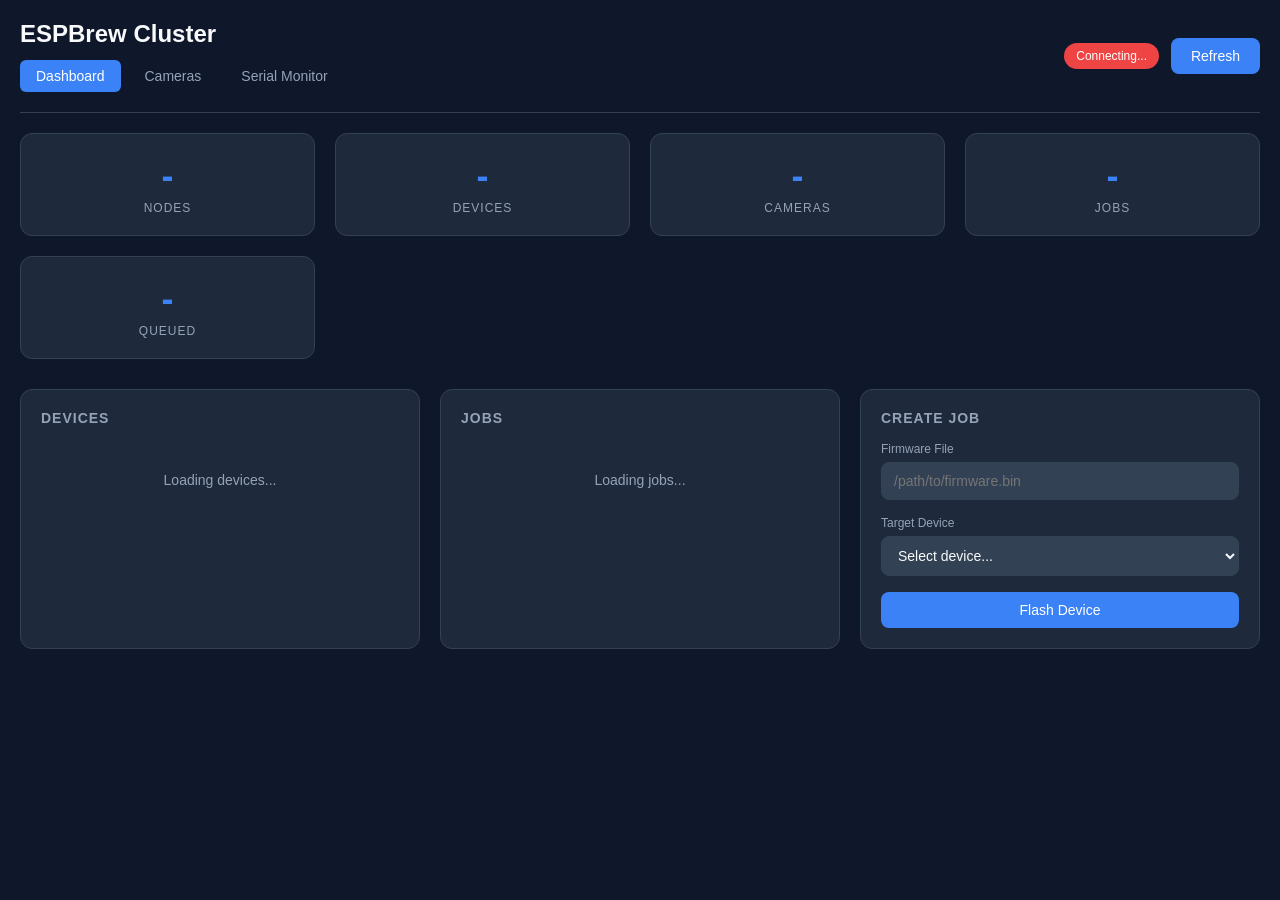
==== internal/dashboard/static/index.html @ 52db7017 "add lock device support" ====
<!DOCTYPE html>
<html lang="en">
<head>
    <meta charset="UTF-8">
    <meta name="viewport" content="width=device-width, initial-scale=1.0">
    <title>ESPBrew Cluster Dashboard</title>
    <style>
        :root {
            --bg-primary: #0f172a;
            --bg-secondary: #1e293b;
            --bg-tertiary: #334155;
            --text-primary: #f8fafc;
            --text-secondary: #94a3b8;
            --accent: #3b82f6;
            --accent-hover: #2563eb;
            --success: #22c55e;
            --warning: #f59e0b;
            --error: #ef4444;
            --border: #334155;
        }

        * { margin: 0; padding: 0; box-sizing: border-box; }

        body {
            font-family: -apple-system, BlinkMacSystemFont, 'Segoe UI', Roboto, sans-serif;
            background: var(--bg-primary);
            color: var(--text-primary);
            min-height: 100vh;
            padding: 20px;
        }

        .container { max-width: 1400px; margin: 0 auto; }

        header {
            display: flex;
            justify-content: space-between;
            align-items: center;
            margin-bottom: 20px;
            padding-bottom: 20px;
            border-bottom: 1px solid var(--border);
        }

        .header-left { display: flex; flex-direction: column; gap: 12px; }
        h1 { font-size: 24px; font-weight: 600; }

        .nav-tabs {
            display: flex;
            gap: 8px;
        }

        .nav-tab {
            background: transparent;
            color: var(--text-secondary);
            border: none;
            padding: 8px 16px;
            border-radius: 6px;
            font-size: 14px;
            font-weight: 500;
            cursor: pointer;
            transition: all 0.2s;
        }

        .nav-tab:hover { color: var(--text-primary); background: var(--bg-tertiary); }
        .nav-tab.active { background: var(--accent); color: white; }

        .status-badge {
            display: inline-flex;
            align-items: center;
            gap: 6px;
            padding: 6px 12px;
            border-radius: 20px;
            font-size: 12px;
            font-weight: 500;
        }

        .status-badge.online { background: var(--success); color: white; }
        .status-badge.offline { background: var(--error); color: white; }

        .tab-content { display: none; }
        .tab-content.active { display: block; }

        .grid {
            display: grid;
            grid-template-columns: repeat(auto-fit, minmax(250px, 1fr));
            gap: 20px;
            margin-bottom: 30px;
        }

        .card {
            background: var(--bg-secondary);
            border-radius: 12px;
            padding: 20px;
            border: 1px solid var(--border);
        }

        .stat-card {
            text-align: center;
        }

        .stat-value {
            font-size: 36px;
            font-weight: 700;
            color: var(--accent);
            line-height: 1.2;
        }

        .stat-label {
            font-size: 12px;
            color: var(--text-secondary);
            text-transform: uppercase;
            letter-spacing: 1px;
            margin-top: 4px;
        }

        .card-title {
            font-size: 14px;
            font-weight: 600;
            margin-bottom: 16px;
            color: var(--text-secondary);
            text-transform: uppercase;
            letter-spacing: 1px;
        }

        .device-list, .job-list { list-style: none; }

        .device-item, .job-item {
            display: flex;
            justify-content: space-between;
            align-items: center;
            padding: 12px 0;
            border-bottom: 1px solid var(--border);
        }

        .device-item:last-child, .job-item:last-child { border-bottom: none; }

        .device-info, .job-info {
            display: flex;
            align-items: center;
            gap: 12px;
        }

        .device-name, .job-name {
            font-family: monospace;
            font-size: 13px;
        }

        .device-item.disabled .device-name {
            color: var(--text-secondary);
        }

        .device-item.disabled {
            opacity: 0.7;
        }

        .device-item.disabled:hover {
            background: var(--bg-tertiary);
            cursor: pointer;
        }

        .device-item.disabled .device-name::after {
            content: " (disabled)";
            font-size: 11px;
            opacity: 0.7;
        }

        .status-dot {
            width: 8px;
            height: 8px;
            border-radius: 50%;
        }

        .status-dot.available { background: var(--success); }
        .status-dot.busy { background: var(--warning); }
        .status-dot.offline { background: var(--error); }
        .status-dot.disabled { background: var(--text-secondary); }

        .disabled-badge {
            background: var(--bg-tertiary);
            color: var(--text-secondary);
            padding: 2px 6px;
            border-radius: 4px;
            font-size: 10px;
            margin-left: 8px;
        }

        .progress-bar {
            width: 100%;
            height: 4px;
            background: var(--bg-tertiary);
            border-radius: 2px;
            overflow: hidden;
            margin-top: 8px;
        }

        .progress-fill {
            height: 100%;
            background: var(--accent);
            transition: width 0.3s ease;
        }

        .job-status {
            font-size: 12px;
            padding: 2px 8px;
            border-radius: 4px;
        }

        .job-status.pending { background: var(--bg-tertiary); }
        .job-status.running { background: var(--warning); color: white; }
        .job-status.completed { background: var(--success); color: white; }
        .job-status.failed { background: var(--error); color: white; }

        .btn {
            background: var(--accent);
            color: white;
            border: none;
            padding: 10px 20px;
            border-radius: 8px;
            font-size: 14px;
            font-weight: 500;
            cursor: pointer;
            transition: background 0.2s;
        }

        .btn:hover { background: var(--accent-hover); }
        .btn:disabled { opacity: 0.5; cursor: not-allowed; }
        .btn-secondary { background: var(--bg-tertiary); }
        .btn-secondary:hover { background: var(--border); }
        .btn-danger { background: #d32f2f; }
        .btn-danger:hover { background: #b71c1c; }
        .btn-warning { background: var(--warning); color: #1f2937; }
        .btn-warning:hover { background: #d97706; }

        .btn-icon {
            background: transparent;
            border: 1px solid var(--border);
            color: var(--text-secondary);
            padding: 4px 8px;
            border-radius: 4px;
            font-size: 12px;
            cursor: pointer;
            transition: all 0.2s;
            text-decoration: none;
            display: inline-flex;
            align-items: center;
            gap: 4px;
        }
        .btn-icon:hover {
            background: var(--bg-tertiary);
            color: var(--accent);
            border-color: var(--accent);
        }

        .form-group { margin-bottom: 16px; }

        .form-group label {
            display: block;
            font-size: 12px;
            color: var(--text-secondary);
            margin-bottom: 6px;
        }

        .form-group input, .form-group select, .form-group textarea {
            width: 100%;
            padding: 10px 12px;
            background: var(--bg-tertiary);
            border: 1px solid var(--border);
            border-radius: 8px;
            color: var(--text-primary);
            font-size: 14px;
        }

        .form-group textarea {
            resize: vertical;
            min-height: 60px;
        }

        .form-group input:focus, .form-group select:focus, .form-group textarea:focus {
            outline: none;
            border-color: var(--accent);
        }

        .empty-state {
            text-align: center;
            padding: 30px;
            color: var(--text-secondary);
            font-size: 14px;
        }

        @keyframes pulse {
            0%, 100% { opacity: 1; }
            50% { opacity: 0.5; }
        }

        .connecting { animation: pulse 1.5s infinite; }

        .camera-grid {
            display: grid;
            grid-template-columns: repeat(auto-fill, minmax(300px, 1fr));
            gap: 16px;
        }

        .camera-card {
            background: var(--bg-tertiary);
            border-radius: 8px;
            padding: 16px;
        }

        .camera-name {
            font-weight: 600;
            margin-bottom: 4px;
        }

        .camera-info {
            font-size: 12px;
            color: var(--text-secondary);
            margin-bottom: 12px;
        }

        .capture-controls {
            display: flex;
            gap: 8px;
            flex-wrap: wrap;
        }

        .capture-controls input[type="number"] {
            width: 70px;
            padding: 6px 8px;
            background: var(--bg-secondary);
            border: 1px solid var(--border);
            border-radius: 4px;
            color: var(--text-primary);
            font-size: 12px;
        }

        .gallery-section {
            margin-top: 30px;
        }

        .gallery-header {
            display: flex;
            justify-content: space-between;
            align-items: center;
            margin-bottom: 16px;
        }

        .gallery-grid {
            display: grid;
            grid-template-columns: repeat(auto-fill, minmax(200px, 1fr));
            gap: 16px;
        }

        .gallery-item {
            background: var(--bg-tertiary);
            border-radius: 8px;
            overflow: hidden;
            cursor: pointer;
            transition: transform 0.2s;
        }

        .gallery-item:hover { transform: scale(1.02); }

        .gallery-item img {
            width: 100%;
            height: 150px;
            object-fit: cover;
        }

        .gallery-item-info {
            padding: 8px 12px;
            font-size: 11px;
            color: var(--text-secondary);
        }

        .modal {
            display: none;
            position: fixed;
            top: 0;
            left: 0;
            width: 100%;
            height: 100%;
            background: rgba(0,0,0,0.8);
            justify-content: center;
            align-items: center;
            z-index: 1000;
        }

        .modal.active { display: flex; }

        .modal-content {
            max-width: 90%;
            max-height: 90%;
        }

        .modal-content img {
            max-width: 100%;
            max-height: 90vh;
            border-radius: 8px;
        }

        .modal-close {
            position: absolute;
            top: 20px;
            right: 20px;
            background: var(--bg-tertiary);
            color: var(--text-primary);
            border: none;
            width: 40px;
            height: 40px;
            border-radius: 50%;
            cursor: pointer;
            font-size: 20px;
        }

        .spinner {
            display: inline-block;
            width: 14px;
            height: 14px;
            border: 2px solid var(--bg-tertiary);
            border-top-color: currentColor;
            border-radius: 50%;
            animation: spin 0.8s linear infinite;
            margin-right: 6px;
        }

        @keyframes spin {
            to { transform: rotate(360deg); }
        }

        .device-item { cursor: pointer; }
        .device-item:hover { background: var(--bg-tertiary); }

        .detail-modal {
            display: none;
            position: fixed;
            top: 0;
            left: 0;
            width: 100%;
            height: 100%;
            background: rgba(0,0,0,0.8);
            justify-content: center;
            align-items: center;
            z-index: 1000;
        }

        .detail-modal.active { display: flex; }

        .detail-content {
            background: var(--bg-secondary);
            border-radius: 12px;
            padding: 24px;
            max-width: 600px;
            width: 90%;
            max-height: 80vh;
            overflow-y: auto;
        }

        .detail-header {
            display: flex;
            justify-content: space-between;
            align-items: center;
            margin-bottom: 20px;
            padding-bottom: 16px;
            border-bottom: 1px solid var(--border);
        }

        .detail-title { font-size: 18px; font-weight: 600; }

        .detail-close {
            background: var(--bg-tertiary);
            color: var(--text-primary);
            border: none;
            width: 32px;
            height: 32px;
            border-radius: 50%;
            cursor: pointer;
            font-size: 18px;
        }

        .detail-row {
            display: flex;
            justify-content: space-between;
            padding: 8px 0;
            border-bottom: 1px solid var(--border);
        }

        .detail-row:last-child { border-bottom: none; }

        .detail-label { color: var(--text-secondary); font-size: 13px; }
        .detail-value { font-weight: 500; font-size: 14px; }

        .tag-list { display: flex; flex-wrap: wrap; gap: 6px; margin-top: 8px; }

        .tag {
            background: var(--bg-tertiary);
            padding: 4px 10px;
            border-radius: 12px;
            font-size: 12px;
        }

        .tag .remove {
            margin-left: 6px;
            cursor: pointer;
            opacity: 0.7;
        }

        .tag .remove:hover { opacity: 1; }

        .add-tag-form {
            display: flex;
            gap: 8px;
            margin-top: 12px;
        }

        .add-tag-form input {
            flex: 1;
            padding: 6px 10px;
            background: var(--bg-tertiary);
            border: 1px solid var(--border);
            border-radius: 6px;
            color: var(--text-primary);
            font-size: 13px;
        }

        .add-tag-form button {
            padding: 6px 12px;
            font-size: 13px;
        }

        .warning-banner {
            background: var(--warning);
            color: white;
            padding: 10px 14px;
            border-radius: 8px;
            margin-bottom: 16px;
            font-size: 13px;
        }

        .disabled-banner {
            background: var(--text-secondary);
            color: var(--bg-primary);
            padding: 12px 14px;
            border-radius: 8px;
            margin-bottom: 16px;
            font-size: 13px;
        }

        .protected-banner {
            background: var(--warning);
            color: #1f2937;
            padding: 12px 14px;
            border-radius: 8px;
            margin-bottom: 16px;
            font-size: 13px;
        }

        .protected-badge {
            background: var(--warning);
            color: #1f2937;
            padding: 2px 6px;
            border-radius: 4px;
            font-size: 10px;
            margin-left: 8px;
        }

        .status-dot.protected { background: var(--warning); }
    </style>
</head>
<body>
    <div class="container">
        <header>
            <div class="header-left">
                <h1>ESPBrew Cluster</h1>
                <div class="nav-tabs">
                    <button class="nav-tab active" onclick="switchTab('dashboard')">Dashboard</button>
                    <button class="nav-tab" onclick="switchTab('cameras')">Cameras</button>
                    <button class="nav-tab" onclick="location.href='/monitor'">Serial Monitor</button>
                </div>
            </div>
            <div style="display: flex; gap: 12px; align-items: center;">
                <div id="connection-status" class="status-badge offline connecting">Connecting...</div>
                <button class="btn" onclick="refreshData()">Refresh</button>
            </div>
        </header>

        <div id="tab-dashboard" class="tab-content active">
            <div class="grid">
                <div class="card stat-card">
                    <div class="stat-value" id="stat-nodes">-</div>
                    <div class="stat-label">Nodes</div>
                </div>
                <div class="card stat-card">
                    <div class="stat-value" id="stat-devices">-</div>
                    <div class="stat-label">Devices</div>
                </div>
                <div class="card stat-card">
                    <div class="stat-value" id="stat-cameras">-</div>
                    <div class="stat-label">Cameras</div>
                </div>
                <div class="card stat-card">
                    <div class="stat-value" id="stat-jobs">-</div>
                    <div class="stat-label">Jobs</div>
                </div>
                <div class="card stat-card">
                    <div class="stat-value" id="stat-queued">-</div>
                    <div class="stat-label">Queued</div>
                </div>
            </div>

            <div class="grid">
                <div class="card">
                    <div class="card-title">Devices</div>
                    <ul class="device-list" id="device-list">
                        <li class="empty-state">Loading devices...</li>
                    </ul>
                </div>

                <div class="card">
                    <div class="card-title">Jobs</div>
                    <ul class="job-list" id="job-list">
                        <li class="empty-state">Loading jobs...</li>
                    </ul>
                </div>

                <div class="card">
                    <div class="card-title">Create Job</div>
                    <form id="job-form" onsubmit="createJob(event)">
                        <div class="form-group">
                            <label>Firmware File</label>
                            <input type="text" id="firmware" placeholder="/path/to/firmware.bin" required>
                        </div>
                        <div class="form-group">
                            <label>Target Device</label>
                            <select id="device" required>
                                <option value="">Select device...</option>
                            </select>
                        </div>
                        <button type="submit" class="btn" style="width: 100%">Flash Device</button>
                    </form>
                </div>
            </div>
        </div>

        <div id="tab-cameras" class="tab-content">
            <div class="card" style="margin-bottom: 20px;">
                <div class="card-title">Available Cameras</div>
                <div id="camera-list" class="camera-grid">
                    <div class="empty-state">Loading cameras...</div>
                </div>
            </div>

            <div class="gallery-section">
                <div class="gallery-header">
                    <div class="card-title">Capture Gallery</div>
                    <button class="btn btn-secondary" onclick="loadGallery()">Refresh Gallery</button>
                </div>
                <div id="gallery-grid" class="gallery-grid">
                    <div class="empty-state">No captures yet. Take a photo above!</div>
                </div>
            </div>
        </div>
    </div>

    <div id="image-modal" class="modal" onclick="closeModal(event)">
        <button class="modal-close" onclick="closeModal(event)">&times;</button>
        <div class="modal-content">
            <img id="modal-image" src="" alt="Full size capture">
        </div>
    </div>

    <div id="device-modal" class="detail-modal">
        <div class="detail-content">
            <div class="detail-header">
                <div class="detail-title">Device Details</div>
                <button class="detail-close" onclick="closeDeviceModal()">&times;</button>
            </div>
            <div id="device-detail-content">
                <div style="text-align: center; padding: 20px;">Loading...</div>
            </div>
        </div>
    </div>

    <script>
        let ws;
        let reconnectInterval;
        let cameras = [];

        let reconnectTimeout;

        function connect() {
            const protocol = location.protocol === 'https:' ? 'wss:' : 'ws:';
            ws = new WebSocket(protocol + '//' + location.host + '/api/v1/ws');

            ws.onopen = () => {
                console.log('WebSocket connected');
                updateConnectionStatus(true);
                if (reconnectTimeout) {
                    clearTimeout(reconnectTimeout);
                    reconnectTimeout = null;
                }
            };

            ws.onmessage = (event) => {
                const data = JSON.parse(event.data);
                handleUpdate(data);
            };

            ws.onclose = () => {
                console.log('WebSocket disconnected');
                updateConnectionStatus(false);
                // Use timeout instead of interval to prevent multiple concurrent reconnections
                if (!reconnectTimeout) {
                    reconnectTimeout = setTimeout(() => {
                        reconnectTimeout = null;
                        connect();
                    }, 3000);
                }
            };

            ws.onerror = (error) => {
                console.error('WebSocket error:', error);
            };
        }

        function updateConnectionStatus(connected) {
            const badge = document.getElementById('connection-status');
            if (connected) {
                badge.className = 'status-badge online';
                badge.textContent = 'Connected';
            } else {
                badge.className = 'status-badge offline connecting';
                badge.textContent = 'Connecting...';
            }
        }

        function handleUpdate(data) {
            if (data.type === 'state' || data.type === 'state_update') {
                document.getElementById('stat-nodes').textContent = data.nodes;
                document.getElementById('stat-devices').textContent = data.devices;
                document.getElementById('stat-cameras').textContent = data.cameras || 0;
                document.getElementById('stat-jobs').textContent = data.jobs;
                document.getElementById('stat-queued').textContent = data.queue_size || 0;
            }
        }

        function switchTab(tabName) {
            document.querySelectorAll('.nav-tab').forEach(tab => tab.classList.remove('active'));
            document.querySelectorAll('.tab-content').forEach(content => content.classList.remove('active'));

            event.target.classList.add('active');
            document.getElementById('tab-' + tabName).classList.add('active');

            if (tabName === 'cameras') {
                loadCameras();
                loadGallery();
            }
        }

        async function refreshData() {
            try {
                const [devices, jobs] = await Promise.all([
                    fetch('/api/v1/devices').then(r => r.json()),
                    fetch('/api/v1/jobs').then(r => r.json())
                ]);

                renderDevices(devices);
                renderJobs(jobs);
            } catch (error) {
                console.error('Failed to refresh:', error);
            }
            setTimeout(refreshData, 5000);
        }

        function renderDevices(devices) {
            const list = document.getElementById('device-list');
            const select = document.getElementById('device');

            if (devices.length === 0) {
                list.innerHTML = '<li class="empty-state">No devices found</li>';
                select.innerHTML = '<option value="">No devices</option>';
                return;
            }

            list.innerHTML = devices.map(d => {
                // Show warning indicator if device is not probed
                const needsProbe = !d.device_id && !d.chip_type;
                const isDisabled = d.disabled || d.status === 'disabled';
                const isProtected = d.protected || false;
                return `
                <li class="device-item ${isDisabled ? 'disabled' : ''}" onclick="showDeviceDetail('${d.path}', '${d.device_id || ''}', '${d.chip_type || ''}')" title="${isDisabled ? 'Click to enable device' : 'Click for details'}">
                    <div class="device-info">
                        <span class="status-dot ${isDisabled ? 'disabled' : isProtected ? 'protected' : d.status}"></span>
                        <span class="device-name">${d.path}</span>
                        ${needsProbe ? '<span style="color: var(--warning); margin-left: 8px;" title="Device not probed">⚠</span>' : ''}
                        ${isDisabled ? '<span class="disabled-badge">DISABLED</span>' : ''}
                        ${isProtected ? '<span class="protected-badge">🔒 READ-ONLY</span>' : ''}
                    </div>
                    <div style="display: flex; align-items: center; gap: 12px;">
                        <span style="font-size: 12px; color: var(--text-secondary)">
                            ${d.chip_type || 'Unknown chip'}
                        </span>
                        ${!isDisabled ? `
                        <a href="/monitor?device=${encodeURIComponent(d.path)}" class="btn-icon" onclick="event.stopPropagation()" title="Open Serial Monitor">
                            📡 Monitor
                        </a>
                        ` : ''}
                    </div>
                </li>
            `}).join('');

            select.innerHTML = '<option value="">Select device...</option>' +
                devices.filter(d => d.status === 'available' && !d.disabled).map(d =>
                    `<option value="${d.path}">${d.path}</option>`
                ).join('');
        }

        function renderJobs(jobs) {
            const list = document.getElementById('job-list');

            if (jobs.length === 0) {
                list.innerHTML = '<li class="empty-state">No jobs</li>';
                return;
            }

            list.innerHTML = jobs.map(j => `
                <li class="job-item">
                    <div class="job-info">
                        <span class="job-name">${j.id.slice(0, 8)}</span>
                    </div>
                    <div style="flex: 1; margin: 0 16px;">
                        ${j.status === 'running' ? `
                            <div class="progress-bar">
                                <div class="progress-fill" style="width: ${j.progress}%"></div>
                            </div>
                        ` : ''}
                    </div>
                    <span class="job-status ${j.status}">${j.status}</span>
                </li>
            `).join('');
        }

        async function createJob(event) {
            event.preventDefault();

            const firmware = document.getElementById('firmware').value;
            const device = document.getElementById('device').value;

            try {
                const response = await fetch('/api/v1/jobs', {
                    method: 'POST',
                    headers: { 'Content-Type': 'application/json' },
                    body: JSON.stringify({ firmware, device_path: device })
                });

                if (response.ok) {
                    document.getElementById('job-form').reset();
                    refreshData();
                } else {
                    const error = await response.json();
                    alert('Failed to create job: ' + error.error);
                }
            } catch (error) {
                alert('Failed to create job: ' + error.message);
            }
        }

        async function loadCameras() {
            try {
                const response = await fetch('/api/v1/cameras');
                const data = await response.json();
                cameras = data.cameras || [];

                renderCameras(cameras);
            } catch (error) {
                console.error('Failed to load cameras:', error);
                document.getElementById('camera-list').innerHTML =
                    '<div class="empty-state">Failed to load cameras</div>';
            }
        }

        function renderCameras(cameras) {
            const list = document.getElementById('camera-list');

            if (cameras.length === 0) {
                list.innerHTML = '<div class="empty-state">No cameras found</div>';
                return;
            }

            list.innerHTML = cameras.map(cam => `
                <div class="camera-card">
                    <div class="camera-name">${cam.name || cam.id}</div>
                    <div class="camera-info">
                        ${cam.backend} • ${cam.node_id || 'local'} • ${cam.status}
                    </div>
                    <div class="capture-controls">
                        <button class="btn" onclick="capture('${cam.id}')">Capture</button>
                        <input type="number" id="width-${cam.id}" placeholder="W" value="1280" min="320" max="3840">
                        <input type="number" id="height-${cam.id}" placeholder="H" value="720" min="240" max="2160">
                    </div>
                </div>
            `).join('');
        }

        async function capture(cameraId) {
            const width = parseInt(document.getElementById(`width-${cameraId}`).value) || 1280;
            const height = parseInt(document.getElementById(`height-${cameraId}`).value) || 720;

            const btn = event.target;
            btn.disabled = true;
            btn.innerHTML = '<span class="spinner"></span>Capturing...';

            try {
                const response = await fetch('/api/v1/cameras/capture', {
                    method: 'POST',
                    headers: { 'Content-Type': 'application/json' },
                    body: JSON.stringify({ camera_id: cameraId, width, height, format: 'jpg', quality: 85 })
                });

                if (response.ok) {
                    const result = await response.json();
                    setTimeout(() => {
                        loadGallery();
                        btn.disabled = false;
                        btn.textContent = 'Capture';
                    }, 2000);
                } else {
                    const error = await response.json();
                    alert('Capture failed: ' + error.error);
                    btn.disabled = false;
                    btn.textContent = 'Capture';
                }
            } catch (error) {
                alert('Capture failed: ' + error.message);
                btn.disabled = false;
                btn.textContent = 'Capture';
            }
        }

        async function loadGallery() {
            try {
                const response = await fetch('/api/v1/captures');
                const data = await response.json();
                renderGallery(data.captures || []);
            } catch (error) {
                console.error('Failed to load gallery:', error);
            }
        }

        function renderGallery(captures) {
            const grid = document.getElementById('gallery-grid');

            if (captures.length === 0) {
                grid.innerHTML = '<div class="empty-state">No captures yet</div>';
                return;
            }

            grid.innerHTML = captures.map(cap => `
                <div class="gallery-item">
                    <img src="${cap.path}" alt="${cap.filename}" loading="lazy" onclick="openModal('${cap.path}')">
                    <div class="gallery-item-info">
                        <div>${cap.camera_name || cap.camera_id}</div>
                        <div>${new Date(cap.timestamp * 1000).toLocaleString()}</div>
                        <button class="btn btn-danger" onclick="deleteCapture(event, '${cap.path}')" style="margin-top: 8px; padding: 4px 12px; font-size: 12px;">Delete</button>
                    </div>
                </div>
            `).join('');
        }

        function openModal(imagePath) {
            document.getElementById('modal-image').src = imagePath;
            document.getElementById('image-modal').classList.add('active');
        }

        function closeModal(event) {
            if (event.target.id === 'image-modal' || event.target.classList.contains('modal-close')) {
                document.getElementById('image-modal').classList.remove('active');
            }
        }

        async function deleteCapture(event, path) {
            event.stopPropagation();

            if (!confirm('Delete this capture?')) {
                return;
            }

            const btn = event.target;
            btn.disabled = true;
            btn.textContent = 'Deleting...';

            try {
                const response = await fetch(path, {
                    method: 'DELETE'
                });

                if (response.ok) {
                    loadGallery();
                } else {
                    const error = await response.json();
                    alert('Failed to delete: ' + (error.error || 'Unknown error'));
                    btn.disabled = false;
                    btn.textContent = 'Delete';
                }
            } catch (error) {
                console.error('Failed to delete capture:', error);
                alert('Failed to delete: ' + error.message);
                btn.disabled = false;
                btn.textContent = 'Delete';
            }
        }

        let currentDeviceId = null;
        let currentDevicePath = null;

        // Extract chip type from Wokwi device path (e.g., "wokwi-esp32s3" -> "ESP32-S3")
        function wokwiChipType(path) {
            const match = path.match(/^wokwi-(esp32[cs][236]|esp32)$/);
            if (!match) return null;
            const chip = match[1];
            switch (chip) {
                case 'esp32s3': return 'ESP32-S3';
                case 'esp32s2': return 'ESP32-S2';
                case 'esp32c3': return 'ESP32-C3';
                case 'esp32c6': return 'ESP32-C6';
                case 'esp32h2': return 'ESP32-H2';
                case 'esp32': return 'ESP32';
                default: return null;
            }
        }

        async function showDeviceDetail(path, deviceId, chipType) {
            document.getElementById('device-modal').classList.add('active');
            currentDevicePath = path;

            const content = document.getElementById('device-detail-content');

            // If no deviceId, show edit form with probe option
            if (!deviceId) {
                // For Wokwi devices, extract chip type from path
                const inferredChip = chipType || wokwiChipType(path);
                renderDeviceEditForm(path, inferredChip);
                return;
            }

            try {
                const response = await fetch(`/api/v1/devices/${deviceId}`);
                if (!response.ok) {
                    throw new Error('Failed to fetch device details');
                }

                const dev = await response.json();
                currentDeviceId = dev.device_id;
                currentDevicePath = dev.current_path || path;
                renderDeviceDetail(dev);
            } catch (error) {
                console.error('Failed to load device details:', error);
                content.innerHTML = '<div style="text-align: center; padding: 20px; color: var(--error);">Failed to load device details</div>';
            }
        }

        async function probeDevice(path) {
            const content = document.getElementById('device-detail-content');
            content.innerHTML = '<div style="text-align: center; padding: 30px;"><span class="spinner"></span> Probing device...</div>';

            try {
                const response = await fetch('/api/v1/devices/probe', {
                    method: 'POST',
                    headers: { 'Content-Type': 'application/json' },
                    body: JSON.stringify({ path: path })
                });

                if (response.ok) {
                    const result = await response.json();
                    // Refresh device details with new device_id
                    showDeviceDetail(path, result.device_id);
                } else {
                    const error = await response.json();
                    content.innerHTML = `
                        <div style="text-align: center; padding: 20px;">
                            <p style="color: var(--error); margin-bottom: 16px;">Probe failed: ${error.error || 'Unknown error'}</p>
                            <button class="btn" onclick="showDeviceDetail('${path}', null)">Try Again</button>
                            <p style="margin-top: 16px; font-size: 12px; color: var(--text-secondary);">
                                Make sure device is in bootloader mode:<br>
                                Hold BOOT button, press RESET, release BOOT
                            </p>
                        </div>
                    `;
                }
            } catch (error) {
                console.error('Probe failed:', error);
                content.innerHTML = `
                    <div style="text-align: center; padding: 20px;">
                        <p style="color: var(--error); margin-bottom: 16px;">Probe failed: ${error.message}</p>
                        <button class="btn" onclick="showDeviceDetail('${path}', null)">Try Again</button>
                    </div>
                `;
            }
        }

        function renderDeviceEditForm(path, chipType) {
            const content = document.getElementById('device-detail-content');
            const chipOptions = [
                { value: 'ESP32', label: 'ESP32' },
                { value: 'ESP32-S2', label: 'ESP32-S2' },
                { value: 'ESP32-S3', label: 'ESP32-S3' },
                { value: 'ESP32-C3', label: 'ESP32-C3' },
                { value: 'ESP32-C6', label: 'ESP32-C6' },
                { value: 'ESP32-H2', label: 'ESP32-H2' },
            ];

            const optionsHtml = chipOptions.map(opt =>
                `<option value="${opt.value}" ${opt.value === chipType ? 'selected' : ''}>${opt.label}</option>`
            ).join('');

            content.innerHTML = `
                <div class="warning-banner" style="margin-bottom: 16px;">
                    Device not identified. Enter details manually or probe the device.
                </div>
                <form id="device-edit-form" onsubmit="saveDeviceInfo(event)">
                    <div class="form-group">
                        <label>MAC Address</label>
                        <input type="text" id="edit-mac" placeholder="AA:BB:CC:DD:EE:FF" pattern="^([0-9A-Fa-f]{2}:){5}[0-9A-Fa-f]{2}$">
                        <span style="font-size: 11px; color: var(--text-secondary);">Optional. Format: AA:BB:CC:DD:EE:FF</span>
                    </div>
                    <div class="form-group">
                        <label>Chip Type *</label>
                        <select id="edit-chip" required>
                            <option value="">Select chip...</option>
                            ${optionsHtml}
                        </select>
                    </div>
                    <div class="form-group">
                        <label>Chip Revision</label>
                        <input type="text" id="edit-chiprev" placeholder="e.g. 1.0">
                    </div>
                    <div class="form-group">
                        <label>Flash Size (bytes)</label>
                        <input type="number" id="edit-flash" placeholder="e.g. 4194304 (4MB)">
                    </div>
                    <div class="form-group">
                        <label>PSRAM Size (bytes)</label>
                        <input type="number" id="edit-psram" placeholder="e.g. 8388608 (8MB)">
                    </div>
                    <div class="form-group">
                        <label>Board Model</label>
                        <input type="text" id="edit-board" placeholder="e.g. ESP32-S3-DevKitC-1">
                    </div>
                    <div class="form-group">
                        <label>Description</label>
                        <input type="text" id="edit-desc" placeholder="Optional notes">
                    </div>
                    <div style="display: flex; gap: 12px; margin-top: 20px;">
                        <button type="button" class="btn" onclick="probeDevice('${path}')" style="flex: 1;">Probe Device</button>
                        <button type="submit" class="btn btn-secondary" style="flex: 1;">Save Info</button>
                    </div>
                    <div style="margin-top: 16px; padding: 12px; background: var(--bg-tertiary); border-radius: 8px; font-size: 12px; color: var(--text-secondary);">
                        <strong>Probe:</strong> Reset device to read boot log and auto-fill details (MAC required for unique ID).<br>
                        <strong>Save Info:</strong> Manually enter device details (MAC optional, Chip Type required).
                    </div>
                </form>
            `;
        }

        async function saveDeviceInfo(event) {
            event.preventDefault();

            const mac = document.getElementById('edit-mac').value.trim();
            const chipType = document.getElementById('edit-chip').value;
            const chipRev = document.getElementById('edit-chiprev').value.trim();
            const flashSize = parseInt(document.getElementById('edit-flash').value) || 0;
            const psramSize = parseInt(document.getElementById('edit-psram').value) || 0;
            const boardModel = document.getElementById('edit-board').value.trim();
            const description = document.getElementById('edit-desc').value.trim();

            // Validate chip_type is still required
            if (!chipType) {
                alert('Chip Type is required');
                return;
            }

            // Validate MAC format if provided
            if (mac && !/^([0-9A-Fa-f]{2}:){5}[0-9A-Fa-f]{2}$/.test(mac)) {
                alert('Invalid MAC address format. Use AA:BB:CC:DD:EE:FF');
                return;
            }

            const content = document.getElementById('device-detail-content');
            content.innerHTML = '<div style="text-align: center; padding: 30px;"><span class="spinner"></span> Saving device info...</div>';

            try {
                const response = await fetch('/api/v1/devices', {
                    method: 'POST',
                    headers: { 'Content-Type': 'application/json' },
                    body: JSON.stringify({
                        path: currentDevicePath,
                        mac_address: mac,
                        chip_type: chipType,
                        chip_rev: chipRev,
                        flash_size: flashSize,
                        psram_size: psramSize,
                        board_model: boardModel,
                        description: description,
                        tags: [],
                        aliases: []
                    })
                });

                if (response.ok) {
                    const result = await response.json();
                    // Refresh device list and show the newly created device
                    refreshData();
                    setTimeout(() => showDeviceDetail('', result.device_id), 500);
                } else {
                    const error = await response.json();
                    content.innerHTML = `
                        <div style="text-align: center; padding: 20px;">
                            <p style="color: var(--error); margin-bottom: 16px;">Failed to save: ${error.error || 'Unknown error'}</p>
                            <button class="btn" onclick="showDeviceDetail('${currentDevicePath}', null)">Try Again</button>
                        </div>
                    `;
                }
            } catch (error) {
                content.innerHTML = `
                    <div style="text-align: center; padding: 20px;">
                        <p style="color: var(--error); margin-bottom: 16px;">Failed to save: ${error.message}</p>
                        <button class="btn" onclick="showDeviceDetail('${currentDevicePath}', null)">Try Again</button>
                    </div>
                `;
            }
        }

        let currentDeviceData = null;

        function renderDeviceDetail(dev) {
            const content = document.getElementById('device-detail-content');
            currentDeviceData = dev;

            const needsProbe = !dev.device_id && !dev.chip_type;
            const isDisabled = dev.disabled || dev.status === 'disabled';

            const warningHtml = needsProbe ? `
                <div class="warning-banner">
                    ⚠ Device not probed. <button class="btn" style="padding: 4px 12px; font-size: 12px; margin-left: 10px;" onclick="probeDevice('${currentDevicePath}')">Probe Now</button>
                </div>
            ` : '';

            const disabledHtml = isDisabled ? `
                <div class="disabled-banner">
                    🚫 Device is disabled${dev.disabled_reason ? ': ' + dev.disabled_reason : ''}${dev.disabled_by ? ' (by ' + dev.disabled_by + ')' : ''}
                </div>
            ` : '';

            const isProtected = dev.protected || false;

            const protectedHtml = isProtected ? `
                <div class="protected-banner">
                    🔒 Device is protected (flash read-only)${dev.protected_reason ? ": " + dev.protected_reason : ""}${dev.protected_by ? " (by " + dev.protected_by + ")" : ""}
                </div>
            ` : "";

            const formatBytes = (bytes) => {
                if (!bytes) return '-';
                const units = ['B', 'KB', 'MB', 'GB'];
                let i = 0;
                while (bytes >= 1024 && i < units.length - 1) {
                    bytes /= 1024;
                    i++;
                }
                return Math.round(bytes * 10) / 10 + ' ' + units[i];
            };

            // Disable/Enable button
            const toggleDisableBtn = isDisabled
                ? `<button class="btn" style="padding: 6px 12px; font-size: 13px;" onclick="enableDevice()">Enable Device</button>`
                : `<button class="btn btn-warning" style="padding: 6px 12px; font-size: 13px;" onclick="disableDevice()">Disable Device</button>`;

            // Protect/Unprotect button
            const toggleProtectBtn = isProtected
                ? `<button class="btn" style="padding: 6px 12px; font-size: 13px; background: #10b981;" onclick="unprotectDevice()">Unprotect Device</button>`
                : `<button class="btn" style="padding: 6px 12px; font-size: 13px; background: #f59e0b;" onclick="protectDevice()">Protect Device</button>`;

            content.innerHTML = `
                ${disabledHtml}
                ${protectedHtml}
                ${warningHtml}
                <div style="display: flex; justify-content: space-between; align-items: center; margin-bottom: 16px;">
                    <span style="font-size: 14px; font-weight: 500; color: var(--text-secondary);">Device Information</span>
                    <div style="display: flex; gap: 8px;">
                        ${toggleDisableBtn}
                        ${toggleProtectBtn}
                        <button class="btn btn-warning" style="padding: 6px 12px; font-size: 13px;" onclick="eraseDevice()">Erase Flash</button>
                        <button class="btn btn-danger" style="padding: 6px 12px; font-size: 13px;" onclick="deleteDevice()">Delete</button>
                        <button class="btn btn-secondary" style="padding: 6px 12px; font-size: 13px;" onclick="showDeviceEditForm()">Edit</button>
                    </div>
                </div>
                <div class="detail-row">
                    <span class="detail-label">Device ID</span>
                    <span class="detail-value">${dev.device_id || 'N/A'}</span>
                </div>
                <div class="detail-row">
                    <span class="detail-label">MAC Address</span>
                    <span class="detail-value">${dev.mac_address || 'N/A'}</span>
                </div>
                <div class="detail-row">
                    <span class="detail-label">Chip Type</span>
                    <span class="detail-value">${dev.chip_type || 'N/A'}</span>
                </div>
                <div class="detail-row">
                    <span class="detail-label">Chip Revision</span>
                    <span class="detail-value">${dev.chip_rev || 'N/A'}</span>
                </div>
                <div class="detail-row">
                    <span class="detail-label">Flash Size</span>
                    <span class="detail-value">${formatBytes(dev.flash_size)}</span>
                </div>
                <div class="detail-row">
                    <span class="detail-label">PSRAM Size</span>
                    <span class="detail-value">${formatBytes(dev.psram_size)}${dev.psram_type ? ` (${dev.psram_type})` : ''}</span>
                </div>
                <div class="detail-row">
                    <span class="detail-label">Board Model</span>
                    <span class="detail-value">${dev.board_model || 'N/A'}</span>
                </div>
                <div class="detail-row">
                    <span class="detail-label">Status</span>
                    <span class="detail-value">
                        <span class="status-dot ${isDisabled ? 'disabled' : dev.status}"></span>
                        ${isDisabled ? 'Disabled' : (dev.connected ? 'Connected' : 'Offline')}
                    </span>
                </div>
                ${dev.last_path || dev.current_path ? `
                <div class="detail-row">
                    <span class="detail-label">Last Path</span>
                    <span class="detail-value">${dev.last_path || dev.current_path || 'N/A'}</span>
                </div>
                ` : ''}
                ${dev.description ? `
                <div class="detail-row">
                    <span class="detail-label">Description</span>
                    <span class="detail-value">${dev.description}</span>
                </div>
                ` : ''}
                <div class="detail-row" style="flex-direction: column; align-items: flex-start;">
                    <span class="detail-label">Aliases</span>
                    <div style="width: 100%; margin-top: 8px;">
                        ${dev.aliases && dev.aliases.length > 0 ? `
                            <div class="tag-list">
                                ${dev.aliases.map(a => `<span class="tag">${a}</span>`).join('')}
                            </div>
                        ` : '<span style="color: var(--text-secondary); font-size: 13px;">No aliases</span>'}
                    </div>
                </div>
                <div class="detail-row" style="flex-direction: column; align-items: flex-start; border-bottom: none;">
                    <span class="detail-label">Tags</span>
                    <div style="width: 100%; margin-top: 8px;">
                        ${dev.tags && dev.tags.length > 0 ? `
                            <div class="tag-list">
                                ${dev.tags.map(t => `<span class="tag">${t}<span class="remove" onclick="removeTag('${t}')">&times;</span></span>`).join('')}
                            </div>
                        ` : '<span style="color: var(--text-secondary); font-size: 13px;">No tags</span>'}
                        <div class="add-tag-form">
                            <input type="text" id="new-tag" placeholder="Add tag..." onkeypress="if(event.key === 'Enter') addTag()">
                            <button class="btn" onclick="addTag()">Add</button>
                        </div>
                    </div>
                </div>
            `;
        }

        async function disableDevice() {
            const reason = prompt('Enter reason for disabling this device (optional):');
            if (reason === null) return; // User cancelled

            const content = document.getElementById('device-detail-content');
            content.innerHTML = '<div style="text-align: center; padding: 30px;"><span class="spinner"></span> Disabling device...</div>';

            try {
                const response = await fetch(`/api/v1/devices/${currentDeviceId}/disable`, {
                    method: 'PUT',
                    headers: { 'Content-Type': 'application/json' },
                    body: JSON.stringify({ reason: reason || '', client_id: 'web-dashboard' })
                });

                if (response.ok) {
                    refreshData();
                    showDeviceDetail('', currentDeviceId);
                } else {
                    const error = await response.json();
                    content.innerHTML = `
                        <div style="text-align: center; padding: 20px;">
                            <p style="color: var(--error); margin-bottom: 16px;">Failed to disable: ${error.error || 'Unknown error'}</p>
                            <button class="btn" onclick="showDeviceDetail('', '${currentDeviceId}')">Try Again</button>
                        </div>
                    `;
                }
            } catch (error) {
                content.innerHTML = `
                    <div style="text-align: center; padding: 20px;">
                        <p style="color: var(--error); margin-bottom: 16px;">Failed to disable: ${error.message}</p>
                        <button class="btn" onclick="showDeviceDetail('', '${currentDeviceId}')">Try Again</button>
                    </div>
                `;
            }
        }

        async function enableDevice() {
            const content = document.getElementById('device-detail-content');
            content.innerHTML = '<div style="text-align: center; padding: 30px;"><span class="spinner"></span> Enabling device...</div>';

            try {
                const response = await fetch(`/api/v1/devices/${currentDeviceId}/enable`, {
                    method: 'PUT',
                    headers: { 'Content-Type': 'application/json' },
                    body: JSON.stringify({ client_id: 'web-dashboard' })
                });

                if (response.ok) {
                    refreshData();
                    showDeviceDetail('', currentDeviceId);
                } else {
                    const error = await response.json();
                    content.innerHTML = `
                        <div style="text-align: center; padding: 20px;">
                            <p style="color: var(--error); margin-bottom: 16px;">Failed to enable: ${error.error || 'Unknown error'}</p>
                            <button class="btn" onclick="showDeviceDetail('', '${currentDeviceId}')">Try Again</button>
                        </div>
                    `;
                }
            } catch (error) {
                content.innerHTML = `
                    <div style="text-align: center; padding: 20px;">
                        <p style="color: var(--error); margin-bottom: 16px;">Failed to enable: ${error.message}</p>
                        <button class="btn" onclick="showDeviceDetail('', '${currentDeviceId}')">Try Again</button>
                    </div>
                `;
            }
        }

        async function protectDevice() {
            const reason = prompt('Enter reason for protecting this device (optional):');
            if (reason === null) return;

            const content = document.getElementById('device-detail-content');
            content.innerHTML = '<div style="text-align: center; padding: 30px;"><span class="spinner"></span> Protecting device...</div>';

            try {
                const response = await fetch(`/api/v1/devices/${currentDeviceId}/protect`, {
                    method: 'PUT',
                    headers: { 'Content-Type': 'application/json' },
                    body: JSON.stringify({ reason: reason || '', client_id: 'web-dashboard' })
                });

                if (response.ok) {
                    refreshData();
                    showDeviceDetail('', currentDeviceId);
                } else {
                    const error = await response.json();
                    content.innerHTML = `
                        <div style="text-align: center; padding: 20px;">
                            <p style="color: var(--error); margin-bottom: 16px;">Failed to protect: ${error.error || 'Unknown error'}</p>
                            <button class="btn" onclick="showDeviceDetail('', '${currentDeviceId}')">Try Again</button>
                        </div>
                    `;
                }
            } catch (error) {
                content.innerHTML = `
                    <div style="text-align: center; padding: 20px;">
                        <p style="color: var(--error); margin-bottom: 16px;">Failed to protect: ${error.message}</p>
                        <button class="btn" onclick="showDeviceDetail('', '${currentDeviceId}')">Try Again</button>
                    </div>
                `;
            }
        }

        async function unprotectDevice() {
            const content = document.getElementById('device-detail-content');
            content.innerHTML = '<div style="text-align: center; padding: 30px;"><span class="spinner"></span> Unprotecting device...</div>';

            try {
                const response = await fetch(`/api/v1/devices/${currentDeviceId}/unprotect`, {
                    method: 'PUT',
                    headers: { 'Content-Type': 'application/json' },
                    body: JSON.stringify({ client_id: 'web-dashboard' })
                });

                if (response.ok) {
                    refreshData();
                    showDeviceDetail('', currentDeviceId);
                } else {
                    const error = await response.json();
                    content.innerHTML = `
                        <div style="text-align: center; padding: 20px;">
                            <p style="color: var(--error); margin-bottom: 16px;">Failed to unprotect: ${error.error || 'Unknown error'}</p>
                            <button class="btn" onclick="showDeviceDetail('', '${currentDeviceId}')">Try Again</button>
                        </div>
                    `;
                }
            } catch (error) {
                content.innerHTML = `
                    <div style="text-align: center; padding: 20px;">
                        <p style="color: var(--error); margin-bottom: 16px;">Failed to unprotect: ${error.message}</p>
                        <button class="btn" onclick="showDeviceDetail('', '${currentDeviceId}')">Try Again</button>
                    </div>
                `;
            }
        }

        function showDeviceEditForm() {
            if (!currentDeviceData) return;

            const dev = currentDeviceData;
            const chipOptions = [
                { value: 'ESP32', label: 'ESP32' },
                { value: 'ESP32-S2', label: 'ESP32-S2' },
                { value: 'ESP32-S3', label: 'ESP32-S3' },
                { value: 'ESP32-C3', label: 'ESP32-C3' },
                { value: 'ESP32-C6', label: 'ESP32-C6' },
                { value: 'ESP32-H2', label: 'ESP32-H2' },
            ];

            const optionsHtml = chipOptions.map(opt =>
                `<option value="${opt.value}" ${opt.value === dev.chip_type ? 'selected' : ''}>${opt.label}</option>`
            ).join('');

            const content = document.getElementById('device-detail-content');
            content.innerHTML = `
                <div style="display: flex; justify-content: space-between; align-items: center; margin-bottom: 16px;">
                    <span style="font-size: 14px; font-weight: 500; color: var(--text-secondary);">Edit Device</span>
                    <button class="btn btn-secondary" style="padding: 6px 12px; font-size: 13px;" onclick="renderDeviceDetail(currentDeviceData)">Cancel</button>
                </div>
                <form id="device-edit-form" onsubmit="updateDeviceInfo(event)">
                    <div class="form-group">
                        <label>Device ID</label>
                        <input type="text" value="${dev.device_id || ''}" disabled style="opacity: 0.6; cursor: not-allowed;">
                        <span style="font-size: 11px; color: var(--text-secondary);">Cannot change device ID</span>
                    </div>
                    <div class="form-group">
                        <label>MAC Address</label>
                        <input type="text" id="edit-mac" value="${dev.mac_address || ''}" placeholder="AA:BB:CC:DD:EE:FF" pattern="^([0-9A-Fa-f]{2}:){5}[0-9A-Fa-f]{2}$">
                        <span style="font-size: 11px; color: var(--text-secondary);">Optional. Format: AA:BB:CC:DD:EE:FF</span>
                    </div>
                    <div class="form-group">
                        <label>Chip Type *</label>
                        <select id="edit-chip" required>
                            <option value="">Select chip...</option>
                            ${optionsHtml}
                        </select>
                    </div>
                    <div class="form-group">
                        <label>Chip Revision</label>
                        <input type="text" id="edit-chiprev" value="${dev.chip_rev || ''}" placeholder="e.g. 1.0">
                    </div>
                    <div class="form-group">
                        <label>Flash Size (bytes)</label>
                        <input type="number" id="edit-flash" value="${dev.flash_size || ''}" placeholder="e.g. 4194304 (4MB)">
                    </div>
                    <div class="form-group">
                        <label>PSRAM Size (bytes)</label>
                        <input type="number" id="edit-psram" value="${dev.psram_size || ''}" placeholder="e.g. 8388608 (8MB)">
                    </div>
                    <div class="form-group">
                        <label>PSRAM Type</label>
                        <input type="text" id="edit-psram-type" value="${dev.psram_type || ''}" placeholder="e.g. QSPI">
                    </div>
                    <div class="form-group">
                        <label>Board Model</label>
                        <input type="text" id="edit-board" value="${dev.board_model || ''}" placeholder="e.g. ESP32-S3-DevKitC-1">
                    </div>
                    <div class="form-group">
                        <label>Description</label>
                        <input type="text" id="edit-desc" value="${dev.description || ''}" placeholder="Optional notes">
                    </div>
                    <div style="display: flex; gap: 12px; margin-top: 20px;">
                        <button type="submit" class="btn" style="flex: 1;">Save Changes</button>
                        <button type="button" class="btn btn-secondary" style="flex: 1;" onclick="renderDeviceDetail(currentDeviceData)">Cancel</button>
                    </div>
                </form>
            `;
        }

        async function updateDeviceInfo(event) {
            event.preventDefault();

            if (!currentDeviceId) {
                alert('No device selected');
                return;
            }

            const mac = document.getElementById('edit-mac').value.trim();
            const chipType = document.getElementById('edit-chip').value;
            const chipRev = document.getElementById('edit-chiprev').value.trim();
            const flashSize = parseInt(document.getElementById('edit-flash').value) || 0;
            const psramSize = parseInt(document.getElementById('edit-psram').value) || 0;
            const psramType = document.getElementById('edit-psram-type').value.trim();
            const boardModel = document.getElementById('edit-board').value.trim();
            const description = document.getElementById('edit-desc').value.trim();

            if (!chipType) {
                alert('Chip Type is required');
                return;
            }

            if (mac && !/^([0-9A-Fa-f]{2}:){5}[0-9A-Fa-f]{2}$/.test(mac)) {
                alert('Invalid MAC address format. Use AA:BB:CC:DD:EE:FF');
                return;
            }

            const content = document.getElementById('device-detail-content');
            content.innerHTML = '<div style="text-align: center; padding: 30px;"><span class="spinner"></span> Updating device info...</div>';

            try {
                const response = await fetch(`/api/v1/devices/${currentDeviceId}`, {
                    method: 'PUT',
                    headers: { 'Content-Type': 'application/json' },
                    body: JSON.stringify({
                        mac_address: mac,
                        chip_type: chipType,
                        chip_rev: chipRev,
                        flash_size: flashSize,
                        psram_size: psramSize,
                        psram_type: psramType,
                        board_model: boardModel,
                        description: description,
                    })
                });

                if (response.ok) {
                    const dev = await (await fetch(`/api/v1/devices/${currentDeviceId}`)).json();
                    currentDeviceData = dev;
                    renderDeviceDetail(dev);
                    refreshData();
                } else {
                    const error = await response.json();
                    content.innerHTML = `
                        <div style="text-align: center; padding: 20px;">
                            <p style="color: var(--error); margin-bottom: 16px;">Failed to update: ${error.error || 'Unknown error'}</p>
                            <button class="btn" onclick="showDeviceEditForm()">Try Again</button>
                        </div>
                    `;
                }
            } catch (error) {
                content.innerHTML = `
                    <div style="text-align: center; padding: 20px;">
                        <p style="color: var(--error); margin-bottom: 16px;">Failed to update: ${error.message}</p>
                        <button class="btn" onclick="showDeviceEditForm()">Try Again</button>
                    </div>
                `;
            }
        }

        function closeDeviceModal() {
            document.getElementById('device-modal').classList.remove('active');
            currentDeviceId = null;
            currentDeviceData = null;
        }

        function closeDeviceModal() {
            document.getElementById('device-modal').classList.remove('active');
            currentDeviceId = null;
        }

        async function addTag() {
            const input = document.getElementById('new-tag');
            const tag = input.value.trim();

            if (!tag || !currentDeviceId) return;

            const content = document.getElementById('device-detail-content');
            const dev = await (await fetch(`/api/v1/devices/${currentDeviceId}`)).json();
            const currentTags = dev.tags || [];

            if (currentTags.includes(tag)) {
                alert('Tag already exists');
                return;
            }

            const newTags = [...currentTags, tag];

            try {
                const response = await fetch(`/api/v1/devices/${currentDeviceId}`, {
                    method: 'PUT',
                    headers: { 'Content-Type': 'application/json' },
                    body: JSON.stringify({ tags: newTags })
                });

                if (response.ok) {
                    input.value = '';
                    // Refresh device details
                    showDeviceDetail('', currentDeviceId);
                } else {
                    alert('Failed to add tag');
                }
            } catch (error) {
                console.error('Failed to add tag:', error);
                alert('Failed to add tag: ' + error.message);
            }
        }

        async function removeTag(tag) {
            if (!currentDeviceId) return;

            const content = document.getElementById('device-detail-content');
            const dev = await (await fetch(`/api/v1/devices/${currentDeviceId}`)).json();
            const newTags = (dev.tags || []).filter(t => t !== tag);

            try {
                const response = await fetch(`/api/v1/devices/${currentDeviceId}`, {
                    method: 'PUT',
                    headers: { 'Content-Type': 'application/json' },
                    body: JSON.stringify({ tags: newTags })
                });

                if (response.ok) {
                    showDeviceDetail('', currentDeviceId);
                } else {
                    alert('Failed to remove tag');
                }
            } catch (error) {
                console.error('Failed to remove tag:', error);
                alert('Failed to remove tag: ' + error.message);
            }
        }

        async function eraseDevice() {
            if (!currentDeviceId) {
                alert('No device selected');
                return;
            }

            const dev = currentDeviceData;
            const path = dev && (dev.last_path || dev.current_path);
            if (!path) {
                alert('Device has no known path. Cannot erase.');
                return;
            }

            const confirmMsg = dev && dev.device_id
                ? `Erase entire flash on ${dev.device_id} (${path})?\n\nThis will permanently delete all firmware on the device. This action cannot be undone.`
                : `Erase entire flash on ${path}?\n\nThis will permanently delete all firmware on the device. This action cannot be undone.`;

            if (!confirm(confirmMsg)) {
                return;
            }

            const content = document.getElementById('device-detail-content');
            content.innerHTML = '<div style="text-align: center; padding: 30px;"><span class="spinner"></span> Erasing flash...</div>';

            try {
                const response = await fetch('/api/v1/flash/erase', {
                    method: 'POST',
                    headers: { 'Content-Type': 'application/json' },
                    body: JSON.stringify({
                        device_path: path,
                        erase_all: true,
                        client_id: 'web-dashboard'
                    })
                });

                if (response.ok) {
                    const result = await response.json();

                    // Show progress
                    content.innerHTML = `
                        <div style="text-align: center; padding: 30px;">
                            <p style="margin-bottom: 16px;">Erasing flash... Job ID: ${result.job_id}</p>
                            <div style="width: 100%; max-width: 300px; margin: 0 auto; background: var(--bg-secondary); border-radius: 4px; height: 8px; overflow: hidden;">
                                <div id="erase-progress" style="width: 0%; height: 100%; background: var(--primary); transition: width 0.3s;"></div>
                            </div>
                            <p id="erase-status" style="margin-top: 8px; font-size: 12px; color: var(--text-secondary);">Starting...</p>
                        </div>
                    `;

                    // Connect to progress WebSocket
                    const protocol = window.location.protocol === 'https:' ? 'wss:' : 'ws:';
                    const ws = new WebSocket(`${protocol}//${window.location.host}/api/v1/flash/${result.job_id}/progress`);

                    ws.onmessage = (event) => {
                        const msg = JSON.parse(event.data);
                        const progressBar = document.getElementById('erase-progress');
                        const statusText = document.getElementById('erase-status');

                        if (progressBar && msg.progress !== undefined) {
                            progressBar.style.width = msg.progress + '%';
                        }
                        if (statusText && msg.status) {
                            statusText.textContent = msg.status;
                        }

                        if (msg.type === 'complete') {
                            ws.close();
                            if (msg.status === 'completed') {
                                content.innerHTML = `
                                    <div style="text-align: center; padding: 30px;">
                                        <p style="color: var(--success); margin-bottom: 16px;">Flash erased successfully!</p>
                                        <button class="btn" onclick="showDeviceDetail('', '${currentDeviceId}')">Close</button>
                                    </div>
                                `;
                            } else {
                                content.innerHTML = `
                                    <div style="text-align: center; padding: 30px;">
                                        <p style="color: var(--error); margin-bottom: 16px;">Erase failed: ${msg.error || 'Unknown error'}</p>
                                        <button class="btn" onclick="showDeviceDetail('', '${currentDeviceId}')">Try Again</button>
                                    </div>
                                `;
                            }
                        }
                    };

                    ws.onerror = () => {
                        ws.close();
                        content.innerHTML = `
                            <div style="text-align: center; padding: 30px;">
                                <p style="color: var(--error); margin-bottom: 16px;">Failed to connect to progress stream</p>
                                <p style="font-size: 12px; color: var(--text-secondary); margin-bottom: 16px;">Job ID: ${result.job_id}</p>
                                <button class="btn" onclick="showDeviceDetail('', '${currentDeviceId}')">Close</button>
                            </div>
                        `;
                    };

                } else {
                    const error = await response.json();
                    content.innerHTML = `
                        <div style="text-align: center; padding: 20px;">
                            <p style="color: var(--error); margin-bottom: 16px;">Failed to start erase: ${error.error || 'Unknown error'}</p>
                            <button class="btn" onclick="showDeviceDetail('', '${currentDeviceId}')">Try Again</button>
                        </div>
                    `;
                }
            } catch (error) {
                console.error('Failed to erase flash:', error);
                content.innerHTML = `
                    <div style="text-align: center; padding: 20px;">
                        <p style="color: var(--error); margin-bottom: 16px;">Failed to erase: ${error.message}</p>
                        <button class="btn" onclick="showDeviceDetail('', '${currentDeviceId}')">Try Again</button>
                    </div>
                `;
            }
        }

        async function deleteDevice() {
            if (!currentDeviceId) {
                alert('No device selected');
                return;
            }

            const dev = currentDeviceData;
            const confirmMsg = dev && dev.device_id
                ? `Delete device ${dev.device_id} from inventory?\n\nThis will remove the device record but will not affect the physical device.`
                : 'Delete this device from inventory?';

            if (!confirm(confirmMsg)) {
                return;
            }

            const content = document.getElementById('device-detail-content');
            content.innerHTML = '<div style="text-align: center; padding: 30px;"><span class="spinner"></span> Deleting device...</div>';

            try {
                const response = await fetch(`/api/v1/devices/${currentDeviceId}`, {
                    method: 'DELETE'
                });

                if (response.ok) {
                    closeDeviceModal();
                    refreshData();
                } else {
                    const error = await response.json();
                    content.innerHTML = `
                        <div style="text-align: center; padding: 20px;">
                            <p style="color: var(--error); margin-bottom: 16px;">Failed to delete: ${error.error || 'Unknown error'}</p>
                            <button class="btn" onclick="showDeviceDetail('', '${currentDeviceId}')">Try Again</button>
                        </div>
                    `;
                }
            } catch (error) {
                console.error('Failed to delete device:', error);
                content.innerHTML = `
                    <div style="text-align: center; padding: 20px;">
                        <p style="color: var(--error); margin-bottom: 16px;">Failed to delete: ${error.message}</p>
                        <button class="btn" onclick="showDeviceDetail('', '${currentDeviceId}')">Try Again</button>
                    </div>
                `;
            }
        }

        connect();
        refreshData();
    </script>
</body>
</html>
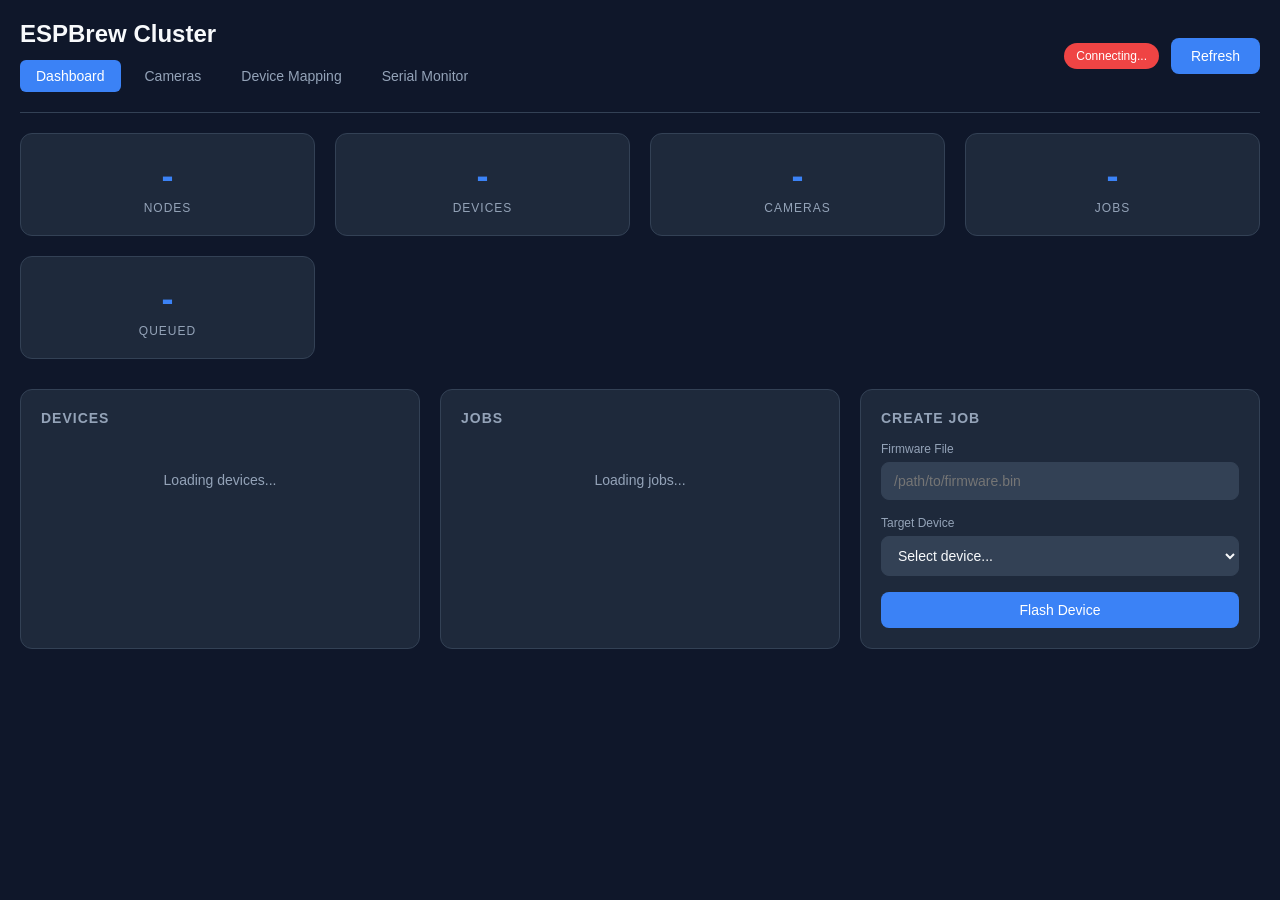
==== commit 53573b81: "add image mapping feature (#1)" ====
--- a/internal/dashboard/static/index.html
+++ b/internal/dashboard/static/index.html
@@ -563,6 +563,224 @@
         }
 
         .status-dot.protected { background: var(--warning); }
+
+        /* Mapping Editor Styles */
+        .mapping-workspace {
+            display: flex;
+            flex-direction: column;
+            gap: 16px;
+            padding: 16px;
+            background: var(--bg-secondary);
+            border-radius: 12px;
+        }
+
+        .mapping-header {
+            display: flex;
+            justify-content: space-between;
+            align-items: center;
+            padding-bottom: 16px;
+            border-bottom: 1px solid var(--border);
+        }
+
+        .canvas-container {
+            position: relative;
+            display: inline-block;
+            background: var(--bg-tertiary);
+            border-radius: 8px;
+            overflow: hidden;
+        }
+
+        .canvas-container img {
+            display: block;
+            max-width: 100%;
+            max-height: 70vh;
+        }
+
+        #drawing-layer {
+            position: absolute;
+            top: 0;
+            left: 0;
+            width: 100%;
+            height: 100%;
+            cursor: crosshair;
+        }
+
+        .mapping-sidebar {
+            display: flex;
+            flex-direction: column;
+            gap: 16px;
+            min-width: 280px;
+        }
+
+        .device-chips {
+            display: flex;
+            flex-wrap: wrap;
+            gap: 8px;
+            padding: 12px;
+            background: var(--bg-tertiary);
+            border-radius: 8px;
+            min-height: 60px;
+        }
+
+        .device-chip {
+            padding: 6px 12px;
+            background: var(--accent);
+            color: white;
+            border-radius: 16px;
+            font-size: 12px;
+            cursor: grab;
+            user-select: none;
+            transition: all 0.2s;
+        }
+
+        .device-chip:hover {
+            background: var(--accent-hover);
+            transform: scale(1.05);
+        }
+
+        .device-chip.selected {
+            background: var(--success);
+            box-shadow: 0 0 0 2px var(--bg-secondary), 0 0 0 4px var(--success);
+        }
+
+        .mappings-list {
+            background: var(--bg-tertiary);
+            border-radius: 8px;
+            padding: 12px;
+            max-height: 300px;
+            overflow-y: auto;
+        }
+
+        .mapping-item {
+            display: flex;
+            justify-content: space-between;
+            align-items: center;
+            padding: 8px;
+            background: var(--bg-secondary);
+            border-radius: 6px;
+            margin-bottom: 8px;
+            font-size: 12px;
+        }
+
+        .mapping-item:last-child {
+            margin-bottom: 0;
+        }
+
+        .mapping-info {
+            display: flex;
+            flex-direction: column;
+            gap: 2px;
+        }
+
+        .mapping-device {
+            font-weight: 500;
+            color: var(--text-primary);
+        }
+
+        .mapping-coords {
+            font-size: 10px;
+            color: var(--text-secondary);
+            font-family: monospace;
+        }
+
+        .mapping-actions {
+            display: flex;
+            gap: 4px;
+        }
+
+        .mapping-actions button {
+            padding: 4px 8px;
+            font-size: 10px;
+        }
+
+        .bounding-box-overlay {
+            position: absolute;
+            border: 2px solid;
+            pointer-events: none;
+            box-sizing: border-box;
+        }
+
+        .bounding-box-overlay.unmapped {
+            border-color: var(--accent);
+            background: rgba(59, 130, 246, 0.1);
+        }
+
+        .bounding-box-overlay.mapped {
+            border-color: var(--success);
+            background: rgba(34, 197, 94, 0.1);
+        }
+
+        .bounding-box-overlay.selected {
+            border-color: var(--warning);
+            box-shadow: 0 0 0 2px var(--warning);
+        }
+
+        .bounding-box-label {
+            position: absolute;
+            top: -20px;
+            left: 0;
+            padding: 2px 6px;
+            background: var(--bg-tertiary);
+            border-radius: 4px;
+            font-size: 10px;
+            color: var(--text-primary);
+            white-space: nowrap;
+        }
+
+        .mapping-controls {
+            display: flex;
+            gap: 8px;
+            flex-wrap: wrap;
+        }
+
+        .coordinates-display {
+            display: flex;
+            gap: 16px;
+            padding: 8px 12px;
+            background: var(--bg-tertiary);
+            border-radius: 6px;
+            font-size: 12px;
+            font-family: monospace;
+            color: var(--text-secondary);
+        }
+
+        .coordinates-display span {
+            color: var(--accent);
+        }
+
+        .bounding-box-section {
+            margin-top: 16px;
+            padding-top: 16px;
+            border-top: 1px solid var(--border);
+        }
+
+        .bounding-box-preview {
+            display: flex;
+            align-items: center;
+            gap: 12px;
+            padding: 12px;
+            background: var(--bg-tertiary);
+            border-radius: 8px;
+            margin-top: 8px;
+        }
+
+        .bounding-box-preview canvas {
+            max-width: 120px;
+            max-height: 80px;
+            border-radius: 4px;
+            background: var(--bg-primary);
+        }
+
+        .bounding-box-info {
+            flex: 1;
+            font-size: 12px;
+        }
+
+        .bounding-box-info .coords {
+            font-family: monospace;
+            color: var(--text-secondary);
+            margin-top: 4px;
+        }
     </style>
 </head>
 <body>
@@ -573,6 +791,7 @@
                 <div class="nav-tabs">
                     <button class="nav-tab active" onclick="switchTab('dashboard')">Dashboard</button>
                     <button class="nav-tab" onclick="switchTab('cameras')">Cameras</button>
+                    <button class="nav-tab" onclick="switchTab('mapping')">Device Mapping</button>
                     <button class="nav-tab" onclick="location.href='/monitor'">Serial Monitor</button>
                 </div>
             </div>
@@ -658,6 +877,15 @@
                 </div>
             </div>
         </div>
+
+        <div id="tab-mapping" class="tab-content">
+            <div class="card">
+                <div class="card-title">Device Mapping</div>
+                <div id="mapping-content">
+                    <div class="empty-state">Select a camera to view device mappings</div>
+                </div>
+            </div>
+        </div>
     </div>
 
     <div id="image-modal" class="modal" onclick="closeModal(event)">
@@ -679,6 +907,19 @@
         </div>
     </div>
 
+    <div id="mapping-editor-modal" class="detail-modal">
+        <div class="detail-content" style="max-width: 1200px;">
+            <div class="detail-header">
+                <div class="detail-title">Device Mapping Editor</div>
+                <button class="detail-close" onclick="closeMappingEditor()">&times;</button>
+            </div>
+            <div id="mapping-editor-content">
+                <div style="text-align: center; padding: 20px;">Loading...</div>
+            </div>
+        </div>
+    </div>
+
+    <script src="js/bbox-editor.js"></script>
     <script>
         let ws;
         let reconnectInterval;
@@ -752,6 +993,8 @@
             if (tabName === 'cameras') {
                 loadCameras();
                 loadGallery();
+            } else if (tabName === 'mapping') {
+                loadMappingTab();
             }
         }
 
@@ -959,7 +1202,10 @@
                     <div class="gallery-item-info">
                         <div>${cap.camera_name || cap.camera_id}</div>
                         <div>${new Date(cap.timestamp * 1000).toLocaleString()}</div>
-                        <button class="btn btn-danger" onclick="deleteCapture(event, '${cap.path}')" style="margin-top: 8px; padding: 4px 12px; font-size: 12px;">Delete</button>
+                        <div style="display: flex; gap: 8px; margin-top: 8px;">
+                            <button class="btn btn-secondary" onclick="openMappingEditor(event, '${cap.path}', '${cap.camera_id}')" style="padding: 4px 12px; font-size: 12px;">Map Devices</button>
+                            <button class="btn btn-danger" onclick="deleteCapture(event, '${cap.path}')" style="padding: 4px 12px; font-size: 12px;">Delete</button>
+                        </div>
                     </div>
                 </div>
             `).join('');
@@ -1363,7 +1609,146 @@
                         </div>
                     </div>
                 </div>
+                <div class="bounding-box-section">
+                    <div style="display: flex; justify-content: space-between; align-items: center; margin-bottom: 12px;">
+                        <span style="font-size: 14px; font-weight: 500; color: var(--text-secondary);">Bounding Box Mappings</span>
+                        <button class="btn btn-secondary" style="padding: 6px 12px; font-size: 13px;" onclick="loadDeviceBoundingBoxesForDetail()">Refresh</button>
+                    </div>
+                    <div id="device-bounding-boxes">
+                        <div style="color: var(--text-secondary); font-size: 13px; text-align: center; padding: 12px;">Loading bounding box mappings...</div>
+                    </div>
+                </div>
             `;
+
+            // Load bounding boxes after rendering
+            loadDeviceBoundingBoxesForDetail();
+        }
+
+        // Load device bounding boxes for detail view
+        async function loadDeviceBoundingBoxesForDetail() {
+            if (!currentDeviceId) return;
+
+            const container = document.getElementById('device-bounding-boxes');
+            if (!container) return;
+
+            try {
+                // Get all cameras and check each for boxes containing this device
+                const camerasResponse = await fetch('/api/v1/cameras');
+                const camerasData = await camerasResponse.json();
+                const cameras = camerasData.cameras || [];
+
+                const allMappings = [];
+
+                for (const camera of cameras) {
+                    try {
+                        const boxesResponse = await fetch(`/api/v1/cameras/${camera.id}/boxes`);
+                        const boxesData = await boxesResponse.json();
+                        const deviceBoxes = (boxesData.mappings || []).filter(m => m.device_id === currentDeviceId);
+                        allMappings.push(...deviceBoxes.map(b => ({ ...b, camera_name: camera.name || camera.id })));
+                    } catch (e) {
+                        console.error(`Failed to load boxes for camera ${camera.id}:`, e);
+                    }
+                }
+
+                if (allMappings.length === 0) {
+                    container.innerHTML = `
+                        <div style="color: var(--text-secondary); font-size: 13px; text-align: center; padding: 12px;">
+                            No bounding box mappings found. Go to the <a href="#" onclick="switchTabByName('mapping'); closeDeviceModal(); return false;" style="color: var(--accent);">Device Mapping</a> tab to create one.
+                        </div>
+                    `;
+                    return;
+                }
+
+                container.innerHTML = allMappings.map(mapping => `
+                    <div class="bounding-box-preview">
+                        <div class="bounding-box-info">
+                            <div style="font-weight: 500;">${mapping.camera_name}</div>
+                            <div class="coords">
+                                x: ${mapping.bounds.x.toFixed(2)}, y: ${mapping.bounds.y.toFixed(2)},
+                                w: ${mapping.bounds.width.toFixed(2)}, h: ${mapping.bounds.height.toFixed(2)}
+                            </div>
+                        </div>
+                        <div style="display: flex; gap: 8px;">
+                            <button class="btn btn-secondary" style="padding: 4px 8px; font-size: 11px;" onclick="editMappingForDevice('${mapping.id}', '${mapping.camera_id}')">Edit</button>
+                            <button class="btn btn-danger" style="padding: 4px 8px; font-size: 11px;" onclick="deleteMappingForDevice('${mapping.id}')">Delete</button>
+                        </div>
+                    </div>
+                `).join('');
+            } catch (error) {
+                console.error('Failed to load device bounding boxes:', error);
+                container.innerHTML = `
+                    <div style="color: var(--error); font-size: 13px; text-align: center; padding: 12px;">
+                        Failed to load bounding boxes
+                    </div>
+                `;
+            }
+        }
+
+        // Switch tab by name helper
+        function switchTabByName(tabName) {
+            const tabs = document.querySelectorAll('.nav-tab');
+            let found = false;
+            tabs.forEach(tab => {
+                if (!found && tab.textContent.toLowerCase().includes(tabName.toLowerCase())) {
+                    // Simulate the event object
+                    const event = { target: tab };
+                    // Manually call switchTab with simulated event
+                    document.querySelectorAll('.nav-tab').forEach(t => t.classList.remove('active'));
+                    document.querySelectorAll('.tab-content').forEach(c => c.classList.remove('active'));
+                    tab.classList.add('active');
+                    const tabContent = document.getElementById('tab-' + tabName.toLowerCase());
+                    if (tabContent) tabContent.classList.add('active');
+
+                    if (tabName === 'mapping') {
+                        loadMappingTab();
+                    } else if (tabName === 'cameras') {
+                        loadCameras();
+                        loadGallery();
+                    }
+                    found = true;
+                }
+            });
+        }
+
+        // Edit mapping for current device
+        async function editMappingForDevice(mappingId, cameraId) {
+            closeDeviceModal();
+
+            // Load a recent capture from this camera to use as reference
+            try {
+                const capturesResponse = await fetch('/api/v1/captures');
+                const capturesData = await capturesResponse.json();
+                const captures = capturesData.captures || [];
+                const cameraCapture = captures.find(c => c.camera_id === cameraId);
+
+                if (cameraCapture) {
+                    openMappingEditor(null, cameraCapture.path, cameraId);
+                } else {
+                    alert('No captures found for this camera. Take a photo first.');
+                }
+            } catch (error) {
+                console.error('Failed to load captures:', error);
+                alert('Failed to load captures for editing');
+            }
+        }
+
+        // Delete mapping for current device
+        async function deleteMappingForDevice(mappingId) {
+            if (!confirm('Delete this bounding box mapping?')) return;
+
+            try {
+                const response = await fetch(`/api/v1/bounding_boxes/${mappingId}`, {
+                    method: 'DELETE'
+                });
+
+                if (response.ok) {
+                    loadDeviceBoundingBoxesForDetail();
+                } else {
+                    alert('Failed to delete mapping');
+                }
+            } catch (error) {
+                alert('Failed to delete mapping: ' + error.message);
+            }
         }
 
         async function disableDevice() {
@@ -1882,6 +2267,592 @@
             }
         }
 
+        // Mapping Editor State
+        let mappingState = {
+            currentCameraId: null,
+            currentImage: null,
+            boxes: [],
+            selectedBox: null,
+            selectedDevice: null,
+            isDrawing: false,
+            startX: 0,
+            startY: 0
+        };
+
+        // Open Mapping Editor
+        async function openMappingEditor(evt, imagePath, cameraId) {
+            if (evt) evt.stopPropagation();
+
+            mappingState.currentCameraId = cameraId;
+            mappingState.currentImage = imagePath;
+            mappingState.boxes = [];
+            mappingState.selectedBox = null;
+            mappingState.selectedDevice = null;
+
+            document.getElementById('mapping-editor-modal').classList.add('active');
+
+            const content = document.getElementById('mapping-editor-content');
+            content.innerHTML = '<div style="text-align: center; padding: 30px;"><span class="spinner"></span> Loading mapping data...</div>';
+
+            try {
+                // Load existing bounding boxes
+                const boxesResponse = await fetch(`/api/v1/cameras/${cameraId}/boxes`);
+                const boxesData = await boxesResponse.json();
+                mappingState.boxes = boxesData.mappings || [];
+
+                // Load available devices
+                const devicesResponse = await fetch('/api/v1/devices');
+                const devicesData = await devicesResponse.json();
+
+                // API returns array directly or wrapped in {devices: [...]}
+                const devices = Array.isArray(devicesData) ? devicesData : (devicesData.devices || []);
+                renderMappingEditor(imagePath, devices);
+            } catch (error) {
+                console.error('Failed to load mapping data:', error);
+                content.innerHTML = `
+                    <div style="text-align: center; padding: 20px;">
+                        <p style="color: var(--error); margin-bottom: 16px;">Failed to load mapping data: ${error.message}</p>
+                        <button class="btn" onclick="closeMappingEditor()">Close</button>
+                    </div>
+                `;
+            }
+        }
+
+        // Render Mapping Editor
+        function renderMappingEditor(imagePath, devices) {
+            const content = document.getElementById('mapping-editor-content');
+
+            const deviceChipsHtml = devices.map(dev =>
+                `<div class="device-chip" onclick="selectMappingDevice('${dev.device_id}', '${dev.device_id || dev.path}')"
+                      data-device-id="${dev.device_id}">${dev.device_id || dev.path}</div>`
+            ).join('');
+
+            const mappingsListHtml = mappingState.boxes.map((box, index) => {
+                const deviceName = box.device ? (box.device.device_id || box.device.aliases?.[0] || 'Unknown') : 'Unmapped';
+                return `
+                <div class="mapping-item">
+                    <div class="mapping-info">
+                        <div class="mapping-device">${deviceName}</div>
+                        <div class="mapping-coords">x:${box.bounds.x.toFixed(2)} y:${box.bounds.y.toFixed(2)} w:${box.bounds.width.toFixed(2)} h:${box.bounds.height.toFixed(2)}</div>
+                    </div>
+                    <div class="mapping-actions">
+                        <button class="btn btn-secondary" onclick="editBoundingBox(${index})">Edit</button>
+                        <button class="btn btn-danger" onclick="deleteBoundingBox('${box.id}')">Delete</button>
+                    </div>
+                </div>
+                `;
+            }).join('');
+
+            content.innerHTML = `
+                <div style="display: flex; gap: 20px; flex-wrap: wrap;">
+                    <div style="flex: 1; min-width: 400px;">
+                        <div class="canvas-container" id="mapping-canvas-container">
+                            <img id="mapping-image" src="${imagePath}" alt="Mapping reference" onload="initMappingCanvas()">
+                            <canvas id="drawing-layer"></canvas>
+                        </div>
+                        <div class="coordinates-display" style="margin-top: 12px;">
+                            <div>Cursor: <span id="cursor-coords">0, 0</span></div>
+                            <div>Box: <span id="box-coords">-</span></div>
+                        </div>
+                        <div class="mapping-controls" style="margin-top: 12px;">
+                            <button class="btn" onclick="clearMappingSelection()">Clear Selection</button>
+                            <button class="btn btn-secondary" onclick="deleteSelectedBox()">Delete Selected</button>
+                        </div>
+                    </div>
+                    <div class="mapping-sidebar">
+                        <div>
+                            <div style="font-size: 13px; font-weight: 500; color: var(--text-secondary); margin-bottom: 8px;">Device Palette</div>
+                            <div class="device-chips" id="device-chips">
+                                ${deviceChipsHtml}
+                            </div>
+                            <div style="font-size: 11px; color: var(--text-secondary); margin-top: 6px;">Click a device, then click on the image to create a box</div>
+                        </div>
+                        <div>
+                            <div style="font-size: 13px; font-weight: 500; color: var(--text-secondary); margin-bottom: 8px;">Current Mappings</div>
+                            <div class="mappings-list" id="mappings-list">
+                                ${mappingsListHtml.length > 0 ? mappingsListHtml : '<div style="color: var(--text-secondary); font-size: 12px; text-align: center;">No mappings yet</div>'}
+                            </div>
+                        </div>
+                        <div style="display: flex; gap: 8px;">
+                            <button class="btn" style="flex: 1;" onclick="saveBoundingBoxes()">Save Mappings</button>
+                            <button class="btn btn-secondary" style="flex: 1;" onclick="closeMappingEditor()">Cancel</button>
+                        </div>
+                    </div>
+                </div>
+            `;
+
+            // Re-initialize canvas after DOM update
+            setTimeout(() => initMappingCanvas(), 100);
+        }
+
+        // Initialize Mapping Canvas
+        function initMappingCanvas() {
+            const img = document.getElementById('mapping-image');
+            const canvas = document.getElementById('drawing-layer');
+            const container = document.getElementById('mapping-canvas-container');
+
+            if (!img || !canvas || !container) return;
+
+            canvas.width = img.offsetWidth;
+            canvas.height = img.offsetHeight;
+
+            const ctx = canvas.getContext('2d');
+            renderBoundingBoxes(ctx, canvas.width, canvas.height);
+
+            // Mouse events
+            canvas.onmousedown = startDrawing;
+            canvas.onmousemove = draw;
+            canvas.onmouseup = stopDrawing;
+            canvas.onmouseleave = stopDrawing;
+
+            // Touch events
+            canvas.ontouchstart = (e) => { e.preventDefault(); startDrawing(e.touches[0]); };
+            canvas.ontouchmove = (e) => { e.preventDefault(); draw(e.touches[0]); };
+            canvas.ontouchend = stopDrawing;
+        }
+
+        // Drawing functions
+        function startDrawing(e) {
+            if (!mappingState.selectedDevice) {
+                alert('Please select a device first');
+                return;
+            }
+
+            const canvas = document.getElementById('drawing-layer');
+            const rect = canvas.getBoundingClientRect();
+            mappingState.isDrawing = true;
+            mappingState.startX = (e.clientX - rect.left) / canvas.width;
+            mappingState.startY = (e.clientY - rect.top) / canvas.height;
+        }
+
+        function draw(e) {
+            const canvas = document.getElementById('drawing-layer');
+            const ctx = canvas.getContext('2d');
+            const rect = canvas.getBoundingClientRect();
+
+            const x = (e.clientX - rect.left) / canvas.width;
+            const y = (e.clientY - rect.top) / canvas.height;
+
+            // Update cursor coords display
+            document.getElementById('cursor-coords').textContent = `${x.toFixed(3)}, ${y.toFixed(3)}`;
+
+            if (!mappingState.isDrawing) return;
+
+            // Clear and redraw
+            ctx.clearRect(0, 0, canvas.width, canvas.height);
+            renderBoundingBoxes(ctx, canvas.width, canvas.height);
+
+            // Draw current box
+            const width = x - mappingState.startX;
+            const height = y - mappingState.startY;
+
+            ctx.strokeStyle = '#3b82f6';
+            ctx.lineWidth = 2;
+            ctx.setLineDash([5, 5]);
+            ctx.strokeRect(
+                mappingState.startX * canvas.width,
+                mappingState.startY * canvas.height,
+                width * canvas.width,
+                height * canvas.height
+            );
+            ctx.setLineDash([]);
+
+            document.getElementById('box-coords').textContent =
+                `x:${mappingState.startX.toFixed(2)} y:${mappingState.startY.toFixed(2)} w:${width.toFixed(2)} h:${height.toFixed(2)}`;
+        }
+
+        function stopDrawing(e) {
+            if (!mappingState.isDrawing) return;
+            mappingState.isDrawing = false;
+
+            const canvas = document.getElementById('drawing-layer');
+            const rect = canvas.getBoundingClientRect();
+
+            let clientX, clientY;
+            if (e.changedTouches) {
+                clientX = e.changedTouches[0].clientX;
+                clientY = e.changedTouches[0].clientY;
+            } else {
+                clientX = e.clientX;
+                clientY = e.clientY;
+            }
+
+            const endX = (clientX - rect.left) / canvas.width;
+            const endY = (clientY - rect.top) / canvas.height;
+
+            let x = Math.min(mappingState.startX, endX);
+            let y = Math.min(mappingState.startY, endY);
+            let width = Math.abs(endX - mappingState.startX);
+            let height = Math.abs(endY - mappingState.startY);
+
+            // Minimum size check
+            if (width < 0.02 || height < 0.02) return;
+
+            // Add new box
+            const newBox = {
+                id: 'box-' + Date.now(),
+                device_id: mappingState.selectedDevice,
+                camera_id: mappingState.currentCameraId,
+                bounds: { x, y, width, height }
+            };
+
+            mappingState.boxes.push(newBox);
+            mappingState.selectedBox = mappingState.boxes.length - 1;
+
+            // Re-render
+            const ctx = canvas.getContext('2d');
+            ctx.clearRect(0, 0, canvas.width, canvas.height);
+            renderBoundingBoxes(ctx, canvas.width, canvas.height);
+
+            // Update mappings list
+            updateMappingsList();
+        }
+
+        // Render all bounding boxes
+        function renderBoundingBoxes(ctx, canvasWidth, canvasHeight) {
+            mappingState.boxes.forEach((box, index) => {
+                const isSelected = index === mappingState.selectedBox;
+
+                ctx.strokeStyle = isSelected ? '#f59e0b' : '#22c55e';
+                ctx.lineWidth = isSelected ? 3 : 2;
+                ctx.strokeRect(
+                    box.bounds.x * canvasWidth,
+                    box.bounds.y * canvasHeight,
+                    box.bounds.width * canvasWidth,
+                    box.bounds.height * canvasHeight
+                );
+
+                // Fill with semi-transparent color
+                ctx.fillStyle = isSelected ? 'rgba(245, 158, 11, 0.1)' : 'rgba(34, 197, 94, 0.1)';
+                ctx.fillRect(
+                    box.bounds.x * canvasWidth,
+                    box.bounds.y * canvasHeight,
+                    box.bounds.width * canvasWidth,
+                    box.bounds.height * canvasHeight
+                );
+
+                // Draw label
+                ctx.fillStyle = '#1e293b';
+                ctx.fillRect(
+                    box.bounds.x * canvasWidth,
+                    box.bounds.y * canvasHeight - 18,
+                    80,
+                    16
+                );
+                ctx.fillStyle = '#f8fafc';
+                ctx.font = '11px monospace';
+                ctx.fillText(box.device_id || 'Unmapped', box.bounds.x * canvasWidth + 4, box.bounds.y * canvasHeight - 5);
+            });
+        }
+
+        // Select device for mapping
+        function selectMappingDevice(deviceId, displayName) {
+            mappingState.selectedDevice = deviceId;
+
+            // Update visual selection
+            document.querySelectorAll('.device-chip').forEach(chip => {
+                chip.classList.remove('selected');
+                if (chip.dataset.deviceId === deviceId) {
+                    chip.classList.add('selected');
+                }
+            });
+        }
+
+        // Update mappings list display
+        function updateMappingsList() {
+            const listEl = document.getElementById('mappings-list');
+            if (!listEl) return;
+
+            listEl.innerHTML = mappingState.boxes.map((box, index) => {
+                const deviceName = box.device_id || 'Unknown';
+                return `
+                <div class="mapping-item ${index === mappingState.selectedBox ? 'selected' : ''}"
+                     onclick="selectBoundingBox(${index})">
+                    <div class="mapping-info">
+                        <div class="mapping-device">${deviceName}</div>
+                        <div class="mapping-coords">x:${box.bounds.x.toFixed(2)} y:${box.bounds.y.toFixed(2)} w:${box.bounds.width.toFixed(2)} h:${box.bounds.height.toFixed(2)}</div>
+                    </div>
+                    <div class="mapping-actions">
+                        <button class="btn btn-danger" onclick="event.stopPropagation(); deleteBoundingBoxByIndex(${index})">&times;</button>
+                    </div>
+                </div>
+                `;
+            }).join('');
+        }
+
+        // Select bounding box
+        function selectBoundingBox(index) {
+            mappingState.selectedBox = index;
+            const canvas = document.getElementById('drawing-layer');
+            const ctx = canvas.getContext('2d');
+            ctx.clearRect(0, 0, canvas.width, canvas.height);
+            renderBoundingBoxes(ctx, canvas.width, canvas.height);
+            updateMappingsList();
+        }
+
+        // Clear selection
+        function clearMappingSelection() {
+            mappingState.selectedBox = null;
+            mappingState.selectedDevice = null;
+            document.querySelectorAll('.device-chip').forEach(chip => chip.classList.remove('selected'));
+
+            const canvas = document.getElementById('drawing-layer');
+            const ctx = canvas.getContext('2d');
+            ctx.clearRect(0, 0, canvas.width, canvas.height);
+            renderBoundingBoxes(ctx, canvas.width, canvas.height);
+            updateMappingsList();
+        }
+
+        // Delete selected box
+        function deleteSelectedBox() {
+            if (mappingState.selectedBox === null) {
+                alert('No box selected');
+                return;
+            }
+            deleteBoundingBoxByIndex(mappingState.selectedBox);
+        }
+
+        // Delete box by index
+        function deleteBoundingBoxByIndex(index) {
+            mappingState.boxes.splice(index, 1);
+            mappingState.selectedBox = null;
+
+            const canvas = document.getElementById('drawing-layer');
+            const ctx = canvas.getContext('2d');
+            ctx.clearRect(0, 0, canvas.width, canvas.height);
+            renderBoundingBoxes(ctx, canvas.width, canvas.height);
+            updateMappingsList();
+        }
+
+        // Delete box by ID
+        async function deleteBoundingBox(boxId) {
+            if (!confirm('Delete this bounding box mapping?')) return;
+
+            try {
+                const response = await fetch(`/api/v1/bounding_boxes/${boxId}`, {
+                    method: 'DELETE'
+                });
+
+                if (response.ok) {
+                    // Remove from local state
+                    mappingState.boxes = mappingState.boxes.filter(b => b.id !== boxId);
+                    const canvas = document.getElementById('drawing-layer');
+                    const ctx = canvas.getContext('2d');
+                    ctx.clearRect(0, 0, canvas.width, canvas.height);
+                    renderBoundingBoxes(ctx, canvas.width, canvas.height);
+                    updateMappingsList();
+                } else {
+                    alert('Failed to delete box');
+                }
+            } catch (error) {
+                alert('Failed to delete box: ' + error.message);
+            }
+        }
+
+        // Save bounding boxes
+        async function saveBoundingBoxes() {
+            const content = document.getElementById('mapping-editor-content');
+
+            // Show loading state
+            const originalContent = content.innerHTML;
+            content.innerHTML = '<div style="text-align: center; padding: 30px;"><span class="spinner"></span> Saving mappings...</div>';
+
+            try {
+                // Save each new box (without existing id from server)
+                const savePromises = mappingState.boxes
+                    .filter(box => box.id.startsWith('box-'))
+                    .map(box =>
+                        fetch('/api/v1/bounding_boxes', {
+                            method: 'POST',
+                            headers: { 'Content-Type': 'application/json' },
+                            body: JSON.stringify({
+                                device_id: box.device_id,
+                                camera_id: box.camera_id,
+                                bounds: box.bounds
+                            })
+                        })
+                    );
+
+                await Promise.all(savePromises);
+
+                content.innerHTML = `
+                    <div style="text-align: center; padding: 30px;">
+                        <p style="color: var(--success); margin-bottom: 16px;">Mappings saved successfully!</p>
+                        <button class="btn" onclick="closeMappingEditor()">Close</button>
+                    </div>
+                `;
+            } catch (error) {
+                console.error('Failed to save mappings:', error);
+                content.innerHTML = `
+                    <div style="text-align: center; padding: 30px;">
+                        <p style="color: var(--error); margin-bottom: 16px;">Failed to save: ${error.message}</p>
+                        <button class="btn" onclick="content.innerHTML = originalContent">Try Again</button>
+                    </div>
+                `;
+            }
+        }
+
+        // Close mapping editor
+        function closeMappingEditor() {
+            document.getElementById('mapping-editor-modal').classList.remove('active');
+            mappingState = {
+                currentCameraId: null,
+                currentImage: null,
+                boxes: [],
+                selectedBox: null,
+                selectedDevice: null,
+                isDrawing: false,
+                startX: 0,
+                startY: 0
+            };
+        }
+
+        // Load bounding boxes for camera
+        async function loadBoundingBoxes(cameraId) {
+            try {
+                const response = await fetch(`/api/v1/cameras/${cameraId}/boxes`);
+                const data = await response.json();
+                return data.mappings || [];
+            } catch (error) {
+                console.error('Failed to load bounding boxes:', error);
+                return [];
+            }
+        }
+
+        // Assign device to existing box
+        function assignDeviceToBox(boxId, deviceId) {
+            const box = mappingState.boxes.find(b => b.id === boxId);
+            if (box) {
+                box.device_id = deviceId;
+                updateMappingsList();
+            }
+        }
+
+        // Edit existing bounding box
+        function editBoundingBox(index) {
+            mappingState.selectedBox = index;
+            const box = mappingState.boxes[index];
+
+            if (box.device_id) {
+                selectMappingDevice(box.device_id, box.device_id);
+            }
+
+            const canvas = document.getElementById('drawing-layer');
+            const ctx = canvas.getContext('2d');
+            ctx.clearRect(0, 0, canvas.width, canvas.height);
+            renderBoundingBoxes(ctx, canvas.width, canvas.height);
+            updateMappingsList();
+        }
+
+        // Load mapping tab content
+        async function loadMappingTab() {
+            const content = document.getElementById('mapping-content');
+            content.innerHTML = '<div style="text-align: center; padding: 20px;"><span class="spinner"></span> Loading cameras...</div>';
+
+            try {
+                const response = await fetch('/api/v1/cameras');
+                const data = await response.json();
+                const cameras = data.cameras || [];
+
+                if (cameras.length === 0) {
+                    content.innerHTML = '<div class="empty-state">No cameras available. Add a camera first.</div>';
+                    return;
+                }
+
+                content.innerHTML = `
+                    <div style="margin-bottom: 16px;">
+                        <label style="font-size: 13px; color: var(--text-secondary); margin-bottom: 8px; display: block;">Select Camera</label>
+                        <select id="mapping-camera-select" onchange="loadCameraMappings()" style="width: 100%; max-width: 300px;">
+                            <option value="">Select a camera...</option>
+                            ${cameras.map(cam => `<option value="${cam.id}">${cam.name || cam.id}</option>`).join('')}
+                        </select>
+                    </div>
+                    <div id="camera-mappings-content"></div>
+                `;
+            } catch (error) {
+                console.error('Failed to load cameras:', error);
+                content.innerHTML = '<div class="empty-state">Failed to load cameras</div>';
+            }
+        }
+
+        // Load mappings for selected camera
+        async function loadCameraMappings() {
+            const select = document.getElementById('mapping-camera-select');
+            const cameraId = select.value;
+
+            if (!cameraId) return;
+
+            const content = document.getElementById('camera-mappings-content');
+            content.innerHTML = '<div style="text-align: center; padding: 20px;"><span class="spinner"></span> Loading mappings...</div>';
+
+            try {
+                const response = await fetch(`/api/v1/cameras/${cameraId}/boxes`);
+                const data = await response.json();
+                const mappings = data.mappings || [];
+                const calibration = data.calibration;
+
+                content.innerHTML = `
+                    <div style="margin-top: 16px;">
+                        <div style="display: flex; justify-content: space-between; align-items: center; margin-bottom: 12px;">
+                            <div style="font-size: 13px; font-weight: 500; color: var(--text-secondary);">
+                                ${calibration ? `Calibration v${calibration.version}: ${calibration.description || 'Default'}` : 'No calibration'}
+                            </div>
+                            <span style="font-size: 12px; color: var(--text-secondary);">${mappings.length} mappings</span>
+                        </div>
+                        ${mappings.length > 0 ? `
+                            <div class="mappings-list" style="max-height: 400px;">
+                                ${mappings.map(mapping => `
+                                    <div class="mapping-item">
+                                        <div class="mapping-info">
+                                            <div class="mapping-device">${mapping.device_id || 'Unknown Device'}</div>
+                                            <div class="mapping-coords">x:${mapping.bounds.x.toFixed(2)} y:${mapping.bounds.y.toFixed(2)} w:${mapping.bounds.width.toFixed(2)} h:${mapping.bounds.height.toFixed(2)}</div>
+                                        </div>
+                                        <div class="mapping-actions">
+                                            <button class="btn btn-danger" onclick="deleteMapping('${mapping.id}', '${cameraId}')">Delete</button>
+                                        </div>
+                                    </div>
+                                `).join('')}
+                            </div>
+                        ` : '<div class="empty-state">No device mappings for this camera. Capture an image and use "Map Devices" to create mappings.</div>'}
+                    </div>
+                `;
+            } catch (error) {
+                console.error('Failed to load mappings:', error);
+                content.innerHTML = '<div class="empty-state">Failed to load mappings</div>';
+            }
+        }
+
+        // Delete mapping
+        async function deleteMapping(mappingId, cameraId) {
+            if (!confirm('Delete this mapping?')) return;
+
+            try {
+                const response = await fetch(`/api/v1/bounding_boxes/${mappingId}`, {
+                    method: 'DELETE'
+                });
+
+                if (response.ok) {
+                    loadCameraMappings();
+                } else {
+                    alert('Failed to delete mapping');
+                }
+            } catch (error) {
+                alert('Failed to delete mapping: ' + error.message);
+            }
+        }
+
+        // Load device bounding boxes for detail view
+        async function loadDeviceBoundingBoxes(deviceId) {
+            try {
+                // This endpoint might need to be implemented - for now we'll return empty
+                // In a full implementation, this would query all cameras and find boxes for this device
+                return [];
+            } catch (error) {
+                console.error('Failed to load device bounding boxes:', error);
+                return [];
+            }
+        }
+
         connect();
         refreshData();
     </script>
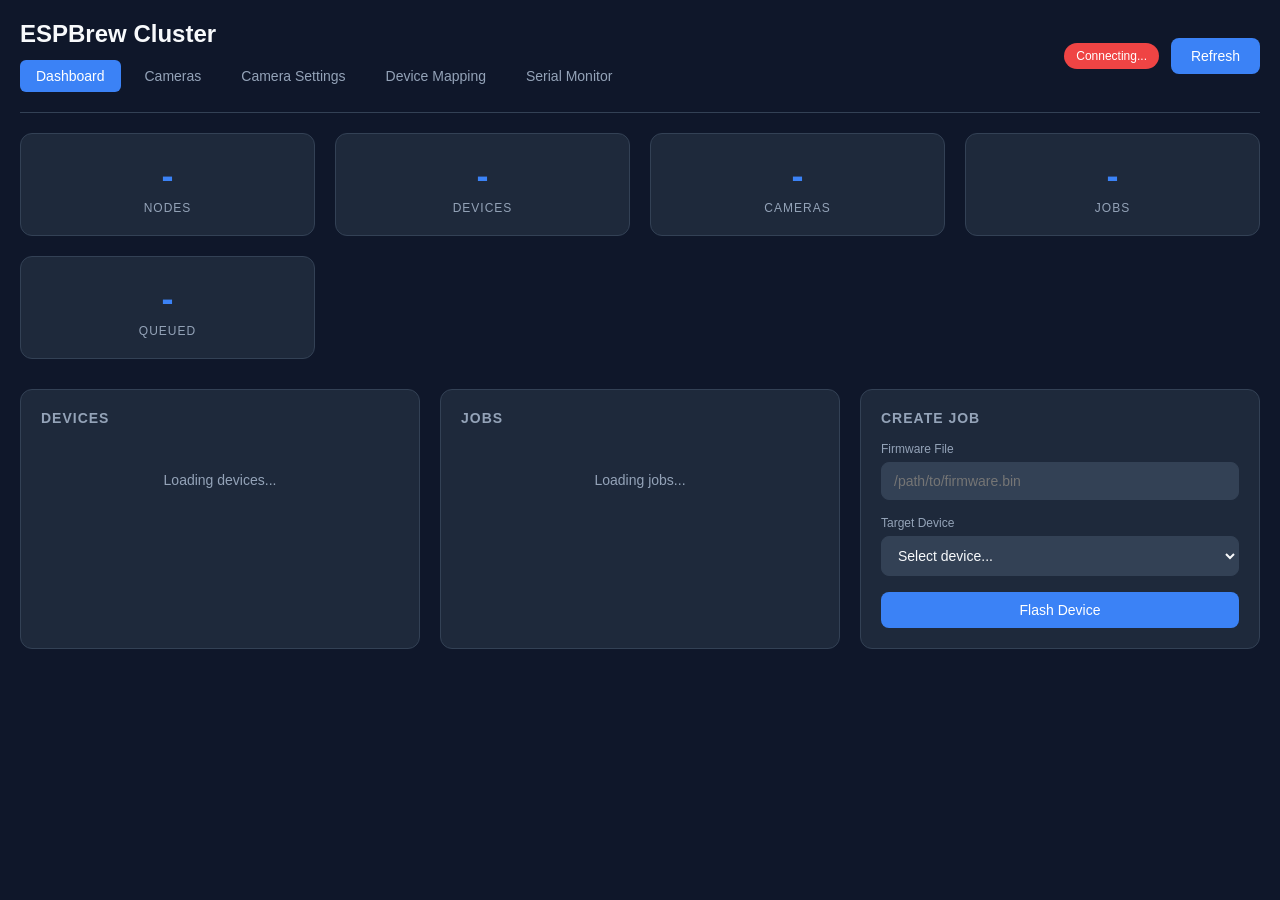
==== commit 363ee003: "add snap support and filtering of devices" ====
--- a/internal/dashboard/static/index.html
+++ b/internal/dashboard/static/index.html
@@ -4,6 +4,7 @@
     <meta charset="UTF-8">
     <meta name="viewport" content="width=device-width, initial-scale=1.0">
     <title>ESPBrew Cluster Dashboard</title>
+    <link rel="icon" type="image/svg+xml" href="/favicon.ico">
     <style>
         :root {
             --bg-primary: #0f172a;
@@ -371,6 +372,33 @@
             color: var(--text-secondary);
         }
 
+        .device-thumbnails {
+            padding: 0 12px 12px 12px;
+        }
+
+        .loading-devices {
+            font-size: 10px;
+            color: var(--text-secondary);
+            text-align: center;
+            padding: 4px 0;
+        }
+
+        .device-thumb {
+            transition: border-color 0.2s;
+        }
+
+        .device-thumb:hover {
+            border-color: var(--accent);
+        }
+
+        .device-thumb img {
+            transition: opacity 0.2s;
+        }
+
+        .device-thumb:hover img {
+            opacity: 0.8;
+        }
+
         .modal {
             display: none;
             position: fixed;
@@ -791,6 +819,7 @@
                 <div class="nav-tabs">
                     <button class="nav-tab active" onclick="switchTab('dashboard')">Dashboard</button>
                     <button class="nav-tab" onclick="switchTab('cameras')">Cameras</button>
+                    <button class="nav-tab" onclick="switchTab('camera-settings')">Camera Settings</button>
                     <button class="nav-tab" onclick="switchTab('mapping')">Device Mapping</button>
                     <button class="nav-tab" onclick="location.href='/monitor'">Serial Monitor</button>
                 </div>
@@ -878,6 +907,31 @@
             </div>
         </div>
 
+        <div id="tab-camera-settings" class="tab-content">
+            <div class="grid" style="grid-template-columns: 1fr 1fr; gap: 20px;">
+                <div class="card">
+                    <div class="card-title">Camera Configuration</div>
+                    <div id="camera-settings-content">
+                        <div class="empty-state">Select a camera to configure</div>
+                    </div>
+                </div>
+
+                <div class="card">
+                    <div class="card-title">Control Panel</div>
+                    <div id="camera-controls-content">
+                        <div class="empty-state">Select a camera to view controls</div>
+                    </div>
+                </div>
+            </div>
+
+            <div class="card" style="margin-top: 20px;">
+                <div class="card-title">Saved Camera Profiles</div>
+                <div id="camera-profiles-list">
+                    <div class="empty-state">No saved camera profiles</div>
+                </div>
+            </div>
+        </div>
+
         <div id="tab-mapping" class="tab-content">
             <div class="card">
                 <div class="card-title">Device Mapping</div>
@@ -993,6 +1047,8 @@
             if (tabName === 'cameras') {
                 loadCameras();
                 loadGallery();
+            } else if (tabName === 'camera-settings') {
+                loadCameraSettings();
             } else if (tabName === 'mapping') {
                 loadMappingTab();
             }
@@ -1182,13 +1238,13 @@
             try {
                 const response = await fetch('/api/v1/captures');
                 const data = await response.json();
-                renderGallery(data.captures || []);
+                await renderGallery(data.captures || []);
             } catch (error) {
                 console.error('Failed to load gallery:', error);
             }
         }
 
-        function renderGallery(captures) {
+        async function renderGallery(captures) {
             const grid = document.getElementById('gallery-grid');
 
             if (captures.length === 0) {
@@ -1197,18 +1253,65 @@
             }
 
             grid.innerHTML = captures.map(cap => `
-                <div class="gallery-item">
+                <div class="gallery-item" data-capture-path="${cap.path}">
                     <img src="${cap.path}" alt="${cap.filename}" loading="lazy" onclick="openModal('${cap.path}')">
                     <div class="gallery-item-info">
                         <div>${cap.camera_name || cap.camera_id}</div>
                         <div>${new Date(cap.timestamp * 1000).toLocaleString()}</div>
                         <div style="display: flex; gap: 8px; margin-top: 8px;">
-                            <button class="btn btn-secondary" onclick="openMappingEditor(event, '${cap.path}', '${cap.camera_id}')" style="padding: 4px 12px; font-size: 12px;">Map Devices</button>
+                            <button class="btn btn-secondary" onclick="openMappingEditor(event, '${cap.path}', '${cap.camera_id}', '${cap.camera_name || ''}')" style="padding: 4px 12px; font-size: 12px;">Map Devices</button>
                             <button class="btn btn-danger" onclick="deleteCapture(event, '${cap.path}')" style="padding: 4px 12px; font-size: 12px;">Delete</button>
                         </div>
                     </div>
+                    <div class="device-thumbnails" id="devices-${escapeForId(cap.path)}" style="margin-top: 12px;">
+                        <div class="loading-devices">Loading device views...</div>
+                    </div>
                 </div>
             `).join('');
+
+            // Load device captures for each item
+            for (const cap of captures) {
+                loadDeviceCaptures(cap);
+            }
+        }
+
+        async function loadDeviceCaptures(capture) {
+            const containerId = `devices-${escapeForId(capture.path)}`;
+            const container = document.getElementById(containerId);
+            if (!container) return;
+
+            try {
+                // Extract capture ID from path (remove /captures/ prefix)
+                const captureId = capture.path.replace(/^\/captures\//, '');
+                const response = await fetch(`/api/v1/captures/${encodeURIComponent(captureId)}/devices`);
+                const data = await response.json();
+                const deviceCaptures = data.device_captures || [];
+
+                if (deviceCaptures.length === 0) {
+                    container.innerHTML = '';
+                    return;
+                }
+
+                container.innerHTML = `
+                    <div style="border-top: 1px solid var(--border); padding-top: 8px;">
+                        <div style="font-size: 11px; color: var(--text-secondary); margin-bottom: 6px;">Device Views (${deviceCaptures.length})</div>
+                        <div style="display: flex; gap: 6px; flex-wrap: wrap;">
+                            ${deviceCaptures.map(dc => `
+                                <div class="device-thumb" style="position: relative; width: 50px; height: 50px; border-radius: 4px; overflow: hidden; border: 1px solid var(--border); cursor: pointer;" onclick="openModal('/captures/${encodeURIComponent(dc.subimage_path)}')">
+                                    <img src="/captures/${encodeURIComponent(dc.subimage_path)}" alt="${dc.device_id}" style="width: 100%; height: 100%; object-fit: cover;">
+                                </div>
+                            `).join('')}
+                        </div>
+                    </div>
+                `;
+            } catch (error) {
+                console.error('Failed to load device captures:', error);
+                container.innerHTML = '';
+            }
+        }
+
+        function escapeForId(str) {
+            return str.replace(/[^a-zA-Z0-9-_]/g, '_');
         }
 
         function openModal(imagePath) {
@@ -1641,7 +1744,7 @@
 
                 for (const camera of cameras) {
                     try {
-                        const boxesResponse = await fetch(`/api/v1/cameras/${camera.id}/boxes`);
+                        const boxesResponse = await fetch(`/api/v1/cameras/${encodeURIComponent(camera.id)}/boxes`);
                         const boxesData = await boxesResponse.json();
                         const deviceBoxes = (boxesData.mappings || []).filter(m => m.device_id === currentDeviceId);
                         allMappings.push(...deviceBoxes.map(b => ({ ...b, camera_name: camera.name || camera.id })));
@@ -1669,7 +1772,7 @@
                             </div>
                         </div>
                         <div style="display: flex; gap: 8px;">
-                            <button class="btn btn-secondary" style="padding: 4px 8px; font-size: 11px;" onclick="editMappingForDevice('${mapping.id}', '${mapping.camera_id}')">Edit</button>
+                            <button class="btn btn-secondary" style="padding: 4px 8px; font-size: 11px;" onclick="editMappingForDevice('${mapping.id}', '${mapping.camera_id}', '${mapping.camera_name || ''}')">Edit</button>
                             <button class="btn btn-danger" style="padding: 4px 8px; font-size: 11px;" onclick="deleteMappingForDevice('${mapping.id}')">Delete</button>
                         </div>
                     </div>
@@ -1711,7 +1814,7 @@
         }
 
         // Edit mapping for current device
-        async function editMappingForDevice(mappingId, cameraId) {
+        async function editMappingForDevice(mappingId, cameraId, cameraName) {
             closeDeviceModal();
 
             // Load a recent capture from this camera to use as reference
@@ -1722,7 +1825,7 @@
                 const cameraCapture = captures.find(c => c.camera_id === cameraId);
 
                 if (cameraCapture) {
-                    openMappingEditor(null, cameraCapture.path, cameraId);
+                    openMappingEditor(null, cameraCapture.path, cameraId, cameraName || cameraCapture.camera_name || '');
                 } else {
                     alert('No captures found for this camera. Take a photo first.');
                 }
@@ -2270,6 +2373,7 @@
         // Mapping Editor State
         let mappingState = {
             currentCameraId: null,
+            currentCameraName: null,
             currentImage: null,
             boxes: [],
             selectedBox: null,
@@ -2280,10 +2384,11 @@
         };
 
         // Open Mapping Editor
-        async function openMappingEditor(evt, imagePath, cameraId) {
+        async function openMappingEditor(evt, imagePath, cameraId, cameraName) {
             if (evt) evt.stopPropagation();
 
             mappingState.currentCameraId = cameraId;
+            mappingState.currentCameraName = cameraName || '';
             mappingState.currentImage = imagePath;
             mappingState.boxes = [];
             mappingState.selectedBox = null;
@@ -2296,7 +2401,7 @@
 
             try {
                 // Load existing bounding boxes
-                const boxesResponse = await fetch(`/api/v1/cameras/${cameraId}/boxes`);
+                const boxesResponse = await fetch(`/api/v1/cameras/${encodeURIComponent(cameraId)}/boxes`);
                 const boxesData = await boxesResponse.json();
                 mappingState.boxes = boxesData.mappings || [];
 
@@ -2493,6 +2598,7 @@
                 id: 'box-' + Date.now(),
                 device_id: mappingState.selectedDevice,
                 camera_id: mappingState.currentCameraId,
+                camera_name: mappingState.currentCameraName,
                 bounds: { x, y, width, height }
             };
 
@@ -2668,6 +2774,7 @@
                             body: JSON.stringify({
                                 device_id: box.device_id,
                                 camera_id: box.camera_id,
+                                camera_name: box.camera_name,
                                 bounds: box.bounds
                             })
                         })
@@ -2697,6 +2804,7 @@
             document.getElementById('mapping-editor-modal').classList.remove('active');
             mappingState = {
                 currentCameraId: null,
+                currentCameraName: null,
                 currentImage: null,
                 boxes: [],
                 selectedBox: null,
@@ -2710,7 +2818,7 @@
         // Load bounding boxes for camera
         async function loadBoundingBoxes(cameraId) {
             try {
-                const response = await fetch(`/api/v1/cameras/${cameraId}/boxes`);
+                const response = await fetch(`/api/v1/cameras/${encodeURIComponent(cameraId)}/boxes`);
                 const data = await response.json();
                 return data.mappings || [];
             } catch (error) {
@@ -2753,6 +2861,8 @@
                 const response = await fetch('/api/v1/cameras');
                 const data = await response.json();
                 const cameras = data.cameras || [];
+
+                console.log('[Device Mapping] Available cameras:', cameras.map(c => ({ id: c.id, name: c.name })));
 
                 if (cameras.length === 0) {
                     content.innerHTML = '<div class="empty-state">No cameras available. Add a camera first.</div>';
@@ -2782,14 +2892,18 @@
 
             if (!cameraId) return;
 
+            console.log('[Device Mapping] Loading mappings for camera:', cameraId);
+
             const content = document.getElementById('camera-mappings-content');
             content.innerHTML = '<div style="text-align: center; padding: 20px;"><span class="spinner"></span> Loading mappings...</div>';
 
             try {
-                const response = await fetch(`/api/v1/cameras/${cameraId}/boxes`);
+                const response = await fetch(`/api/v1/cameras/${encodeURIComponent(cameraId)}/boxes`);
                 const data = await response.json();
                 const mappings = data.mappings || [];
                 const calibration = data.calibration;
+
+                console.log('[Device Mapping] API Response:', { cameraId, mappingsCount: mappings.length, calibration, data });
 
                 content.innerHTML = `
                     <div style="margin-top: 16px;">
@@ -2853,6 +2967,424 @@
             }
         }
 
+        // Camera Settings Functions
+        let selectedCameraId = null;
+        let currentCameraSettings = null;
+
+        // Load camera settings when tab is switched
+        async function loadCameraSettings() {
+            try {
+                const response = await fetch('/api/v1/camera/discover');
+                const data = await response.json();
+                const cameras = data.cameras || [];
+
+                renderCameraSettingsList(cameras);
+                loadCameraProfiles();
+            } catch (error) {
+                console.error('Failed to load cameras for settings:', error);
+                document.getElementById('camera-settings-content').innerHTML =
+                    '<div class="empty-state">Failed to load cameras</div>';
+            }
+        }
+
+        // Render list of cameras for configuration
+        function renderCameraSettingsList(cameras) {
+            const content = document.getElementById('camera-settings-content');
+
+            if (cameras.length === 0) {
+                content.innerHTML = '<div class="empty-state">No cameras found</div>';
+                return;
+            }
+
+            content.innerHTML = `
+                <div style="margin-bottom: 16px;">
+                    <label style="font-size: 13px; font-weight: 500; color: var(--text-secondary);">Select Camera:</label>
+                    <select id="camera-select" onchange="selectCameraForSettings(this.value)" style="width: 100%; margin-top: 8px;">
+                        <option value="">-- Select a camera --</option>
+                        ${cameras.map(cam => `<option value="${cam.id}">${cam.name || cam.id}</option>`).join('')}
+                    </select>
+                </div>
+                <div id="camera-config-panel" style="display: none;">
+                    <div style="margin-bottom: 16px;">
+                        <label style="font-size: 13px; font-weight: 500; display: block; margin-bottom: 8px;">Profile Name:</label>
+                        <input type="text" id="profile-name" placeholder="My Display Camera" style="width: 100%; max-width: 300px; padding: 8px; background: var(--bg-tertiary); border: 1px solid var(--border); color: var(--text-primary); border-radius: 6px;">
+                    </div>
+                    ${renderCameraControlsForm()}
+                    <div style="display: flex; gap: 8px; margin-top: 16px;">
+                        <button class="btn" onclick="saveCameraSettings()">Save Profile</button>
+                        <button class="btn btn-secondary" onclick="applyCameraSettings()">Apply to Camera</button>
+                    </div>
+                </div>
+            `;
+        }
+
+        // Render camera control sliders
+        function renderCameraControlsForm() {
+            const controls = [
+                { id: 'brightness', label: 'Brightness', min: 0, max: 255, default: 128 },
+                { id: 'contrast', label: 'Contrast', min: 0, max: 255, default: 32 },
+                { id: 'saturation', label: 'Saturation', min: 0, max: 255, default: 32 },
+                { id: 'sharpness', label: 'Sharpness', min: 0, max: 255, default: 22 },
+                { id: 'gain', label: 'Gain', min: 0, max: 255, default: 64 },
+                { id: 'focus', label: 'Focus', min: 0, max: 255, default: 51 },
+                { id: 'exposure', label: 'Exposure', min: 0, max: 2047, default: 166 },
+            ];
+
+            return controls.map(ctrl => `
+                <div style="margin-bottom: 12px;">
+                    <div style="display: flex; justify-content: space-between; margin-bottom: 4px;">
+                        <label style="font-size: 13px; font-weight: 500;">${ctrl.label}:</label>
+                        <span id="${ctrl.id}-value" style="font-size: 12px; color: var(--text-secondary);">${ctrl.default}</span>
+                    </div>
+                    <input type="range" id="${ctrl.id}" min="${ctrl.min}" max="${ctrl.max}" value="${ctrl.default}"
+                           oninput="document.getElementById('${ctrl.id}-value').textContent = this.value"
+                           style="width: 100%;">
+                </div>
+            `).join('') + `
+                <div style="margin-bottom: 12px;">
+                    <div style="display: flex; gap: 16px;">
+                        <label style="font-size: 13px; display: flex; align-items: center; gap: 8px;">
+                            <input type="checkbox" id="auto-exposure">
+                            Auto Exposure
+                        </label>
+                        <label style="font-size: 13px; display: flex; align-items: center; gap: 8px;">
+                            <input type="checkbox" id="auto-focus">
+                            Auto Focus
+                        </label>
+                        <label style="font-size: 13px; display: flex; align-items: center; gap: 8px;">
+                            <input type="checkbox" id="auto-white-balance">
+                            Auto White Balance
+                        </label>
+                    </div>
+                </div>
+            `;
+        }
+
+        // Select camera for configuration
+        async function selectCameraForSettings(cameraId) {
+            if (!cameraId) {
+                document.getElementById('camera-config-panel').style.display = 'none';
+                selectedCameraId = null;
+                currentCameraSettings = null;
+                return;
+            }
+
+            // Validate camera ID format - reject old UUID format
+            const isOldFormat = !cameraId.startsWith('/dev/') &&
+                                cameraId.includes('-') &&
+                                cameraId.length > 20;
+            if (isOldFormat) {
+                console.error('Invalid camera ID format (old UUID):', cameraId);
+                document.getElementById('camera-config-panel').style.display = 'none';
+                alert('Invalid camera ID format. Please select a camera from the dropdown.');
+                return;
+            }
+
+            selectedCameraId = cameraId;
+
+            try {
+                const response = await fetch(`/api/v1/camera/settings/${encodeURIComponent(cameraId)}`);
+                if (response.ok) {
+                    const data = await response.json();
+                    currentCameraSettings = data.settings;
+                    populateCameraForm(currentCameraSettings);
+                } else {
+                    currentCameraSettings = null;
+                }
+                document.getElementById('camera-config-panel').style.display = 'block';
+
+                // Load camera controls (async)
+                loadCameraControls(cameraId);
+
+                // Auto-capture preview after controls render
+                setTimeout(() => captureCameraPreview(cameraId, 640, 360), 500);
+            } catch (error) {
+                console.error('Failed to load camera settings:', error);
+                document.getElementById('camera-config-panel').style.display = 'block';
+                currentCameraSettings = null;
+            }
+        }
+
+        // Populate form with existing settings
+        function populateCameraForm(settings) {
+            if (!settings) return;
+
+            if (settings.name) {
+                document.getElementById('profile-name').value = settings.name;
+            }
+
+            const controls = ['brightness', 'contrast', 'saturation', 'sharpness', 'gain', 'focus', 'exposure'];
+            controls.forEach(id => {
+                const value = settings[id] || 0;
+                document.getElementById(id).value = value;
+                document.getElementById(`${id}-value`).textContent = value;
+            });
+
+            document.getElementById('auto-exposure').checked = settings.auto_exposure || false;
+            document.getElementById('auto-focus').checked = settings.auto_focus || false;
+            document.getElementById('auto-white-balance').checked = settings.auto_white_balance || false;
+        }
+
+        // Load current camera controls
+        async function loadCameraControls(cameraId) {
+            const content = document.getElementById('camera-controls-content');
+
+            try {
+                const response = await fetch(`/api/v1/camera/${encodeURIComponent(cameraId)}/controls`);
+                const data = await response.json();
+
+                if (!data.available) {
+                    content.innerHTML = `
+                        <div style="text-align: center; padding: 20px;">
+                            <p style="color: var(--text-secondary); margin-bottom: 8px;">Camera controls not available</p>
+                            <p style="font-size: 12px; color: var(--text-secondary);">Platform: ${data.platform || 'unknown'}</p>
+                        </div>
+                    `;
+                    return;
+                }
+
+                content.innerHTML = `
+                    <div style="margin-bottom: 16px;">
+                        <div style="font-size: 13px; font-weight: 500; margin-bottom: 8px;">Camera Preview</div>
+                        <div id="camera-preview-${cameraId}" style="background: #000; border-radius: 8px; overflow: hidden; aspect-ratio: 16/9; display: flex; align-items: center; justify-content: center;">
+                            <div style="color: var(--text-secondary); font-size: 12px;">Click "Refresh Preview" to capture</div>
+                        </div>
+                        <button class="btn btn-secondary" onclick="captureCameraPreview('${cameraId}', 640, 360)" style="width: 100%; margin-top: 8px;">Refresh Preview</button>
+                    </div>
+                    <div style="margin-bottom: 16px;">
+                        <div style="font-size: 13px; font-weight: 500; margin-bottom: 8px;">Platform:</div>
+                        <div style="font-size: 12px; color: var(--text-secondary);">${data.platform || 'unknown'}</div>
+                    </div>
+                    <div style="margin-bottom: 16px;">
+                        <div style="font-size: 13px; font-weight: 500; margin-bottom: 8px;">Current Values:</div>
+                        ${renderCurrentControls(data.current)}
+                    </div>
+                `;
+            } catch (error) {
+                console.error('Failed to load camera controls:', error);
+                content.innerHTML = '<div class="empty-state">Failed to load camera controls</div>';
+            }
+        }
+
+        // Render current control values
+        function renderCurrentControls(current) {
+            if (!current || Object.keys(current).length === 0) {
+                return '<div style="font-size: 12px; color: var(--text-secondary);">No current values available</div>';
+            }
+
+            return Object.entries(current).map(([key, value]) => `
+                <div style="display: flex; justify-content: space-between; padding: 4px 0; font-size: 12px;">
+                    <span style="color: var(--text-secondary);">${key}:</span>
+                    <span>${value}</span>
+                </div>
+            `).join('');
+        }
+
+        // Save camera settings to storage
+        async function saveCameraSettings() {
+            if (!selectedCameraId) {
+                alert('Please select a camera first');
+                return;
+            }
+
+            const settings = {
+                camera_id: selectedCameraId,
+                name: document.getElementById('profile-name').value,
+                brightness: parseInt(document.getElementById('brightness').value),
+                contrast: parseInt(document.getElementById('contrast').value),
+                saturation: parseInt(document.getElementById('saturation').value),
+                sharpness: parseInt(document.getElementById('sharpness').value),
+                gain: parseInt(document.getElementById('gain').value),
+                focus: parseInt(document.getElementById('focus').value),
+                exposure: parseInt(document.getElementById('exposure').value),
+                auto_exposure: document.getElementById('auto-exposure').checked,
+                auto_focus: document.getElementById('auto-focus').checked,
+                auto_white_balance: document.getElementById('auto-white-balance').checked,
+            };
+
+            try {
+                const response = await fetch('/api/v1/camera/settings', {
+                    method: 'POST',
+                    headers: { 'Content-Type': 'application/json' },
+                    body: JSON.stringify(settings)
+                });
+
+                if (response.ok) {
+                    const data = await response.json();
+                    alert('Camera settings saved successfully');
+                    loadCameraProfiles();
+                } else {
+                    const error = await response.json();
+                    alert('Failed to save camera settings: ' + error.error);
+                }
+            } catch (error) {
+                alert('Failed to save camera settings: ' + error.message);
+            }
+        }
+
+        // Apply settings to physical camera
+        async function applyCameraSettings() {
+            if (!selectedCameraId) {
+                alert('Please select a camera first');
+                return;
+            }
+
+            try {
+                const response = await fetch(`/api/v1/camera/settings/${encodeURIComponent(selectedCameraId)}/apply`, {
+                    method: 'POST'
+                });
+
+                if (response.ok) {
+                    const data = await response.json();
+                    alert('Camera settings applied successfully');
+                    loadCameraControls(selectedCameraId);
+                } else {
+                    const error = await response.json();
+                    alert('Failed to apply camera settings: ' + error.error);
+                }
+            } catch (error) {
+                alert('Failed to apply camera settings: ' + error.message);
+            }
+        }
+
+        // Capture camera preview
+        async function captureCameraPreview(cameraId, width, height) {
+            const previewDiv = document.getElementById(`camera-preview-${cameraId}`);
+            if (!previewDiv) {
+                console.warn('Preview div not found for camera:', cameraId);
+                return;
+            }
+            previewDiv.innerHTML = '<div style="color: var(--text-secondary);">Capturing...</div>';
+
+            try {
+                const response = await fetch('/api/v1/cameras/capture', {
+                    method: 'POST',
+                    headers: { 'Content-Type': 'application/json' },
+                    body: JSON.stringify({
+                        camera_id: cameraId,
+                        width: width || 640,
+                        height: height || 360,
+                        format: 'jpg',
+                        quality: 75
+                    })
+                });
+
+                if (response.ok) {
+                    const data = await response.json();
+                    if (data.url) {
+                        previewDiv.innerHTML = `<img src="${data.url}" style="width: 100%; height: 100%; object-fit: contain;" alt="Camera preview">`;
+                    } else if (data.image) {
+                        // Base64 encoded image
+                        previewDiv.innerHTML = `<img src="data:image/jpeg;base64,${data.image}" style="width: 100%; height: 100%; object-fit: contain;" alt="Camera preview">`;
+                    } else {
+                        previewDiv.innerHTML = '<div style="color: var(--error);">Failed to load preview</div>';
+                    }
+                } else {
+                    const error = await response.json();
+                    previewDiv.innerHTML = `<div style="color: var(--error);">Capture failed: ${error.error || 'Unknown error'}</div>`;
+                }
+            } catch (error) {
+                previewDiv.innerHTML = `<div style="color: var(--error);">Capture failed: ${error.message}</div>`;
+            }
+        }
+
+        // Load saved camera profiles
+        async function loadCameraProfiles() {
+            try {
+                const response = await fetch('/api/v1/camera/settings');
+                const data = await response.json();
+                const profiles = data.settings || [];
+
+                renderCameraProfiles(profiles);
+            } catch (error) {
+                console.error('Failed to load camera profiles:', error);
+            }
+        }
+
+        // Render camera profiles list
+        function renderCameraProfiles(profiles) {
+            const list = document.getElementById('camera-profiles-list');
+
+            if (profiles.length === 0) {
+                list.innerHTML = '<div class="empty-state">No saved camera profiles</div>';
+                return;
+            }
+
+            list.innerHTML = `
+                <div style="display: grid; grid-template-columns: repeat(auto-fill, minmax(250px, 1fr)); gap: 12px;">
+                    ${profiles.map(profile => {
+                        // Check if profile has old UUID format (not a valid device path)
+                        const isOldFormat = !profile.camera_id.startsWith('/dev/') &&
+                                          profile.camera_id.includes('-') &&
+                                          profile.camera_id.length > 20;
+                        const warning = isOldFormat ?
+                            '<div style="color: var(--warning); font-size: 11px; margin-bottom: 4px;">⚠️ Old format - Delete and recreate</div>' : '';
+
+                        return `
+                        <div class="card" style="padding: 12px; ${isOldFormat ? 'border: 1px solid var(--warning);' : ''}">
+                            ${warning}
+                            <div style="font-size: 14px; font-weight: 500; margin-bottom: 4px;">
+                                ${profile.name || profile.camera_id}
+                            </div>
+                            <div style="font-size: 12px; color: var(--text-secondary); margin-bottom: 8px;">
+                                Camera: ${profile.camera_id}
+                            </div>
+                            <div style="display: flex; gap: 8px;">
+                                <button class="btn btn-secondary" style="flex: 1; font-size: 12px;" onclick="loadProfileIntoForm('${profile.camera_id}')" ${isOldFormat ? 'disabled' : ''}>Load</button>
+                                <button class="btn btn-danger" style="flex: 1; font-size: 12px;" onclick="deleteCameraProfile('${profile.camera_id}')">Delete</button>
+                            </div>
+                        </div>
+                    `;
+                    }).join('')}
+                </div>
+            `;
+        }
+
+        // Load profile into form
+        async function loadProfileIntoForm(cameraId) {
+            // Check if camera ID is old UUID format (not a valid device path)
+            const isOldFormat = !cameraId.startsWith('/dev/') &&
+                                cameraId.includes('-') &&
+                                cameraId.length > 20;
+
+            if (isOldFormat) {
+                alert('This profile uses an old camera ID format.\n\nPlease delete this profile and create a new one.\n\nOld ID: ' + cameraId);
+                return;
+            }
+
+            const select = document.getElementById('camera-select');
+
+            // Check if the camera ID exists in the dropdown
+            const cameraExists = Array.from(select.options).some(opt => opt.value === cameraId);
+            if (!cameraExists) {
+                alert('Camera "' + cameraId + '" not found.\n\nThe camera may be disconnected or the ID has changed.');
+                return;
+            }
+
+            select.value = cameraId;
+            await selectCameraForSettings(cameraId);
+            switchTab('camera-settings');
+        }
+
+        // Delete camera profile
+        async function deleteCameraProfile(cameraId) {
+            if (!confirm('Delete this camera profile?')) return;
+
+            try {
+                const response = await fetch(`/api/v1/camera/settings/${encodeURIComponent(cameraId)}`, {
+                    method: 'DELETE'
+                });
+
+                if (response.ok) {
+                    loadCameraProfiles();
+                } else {
+                    alert('Failed to delete camera profile');
+                }
+            } catch (error) {
+                alert('Failed to delete camera profile: ' + error.message);
+            }
+        }
+
         connect();
         refreshData();
     </script>
